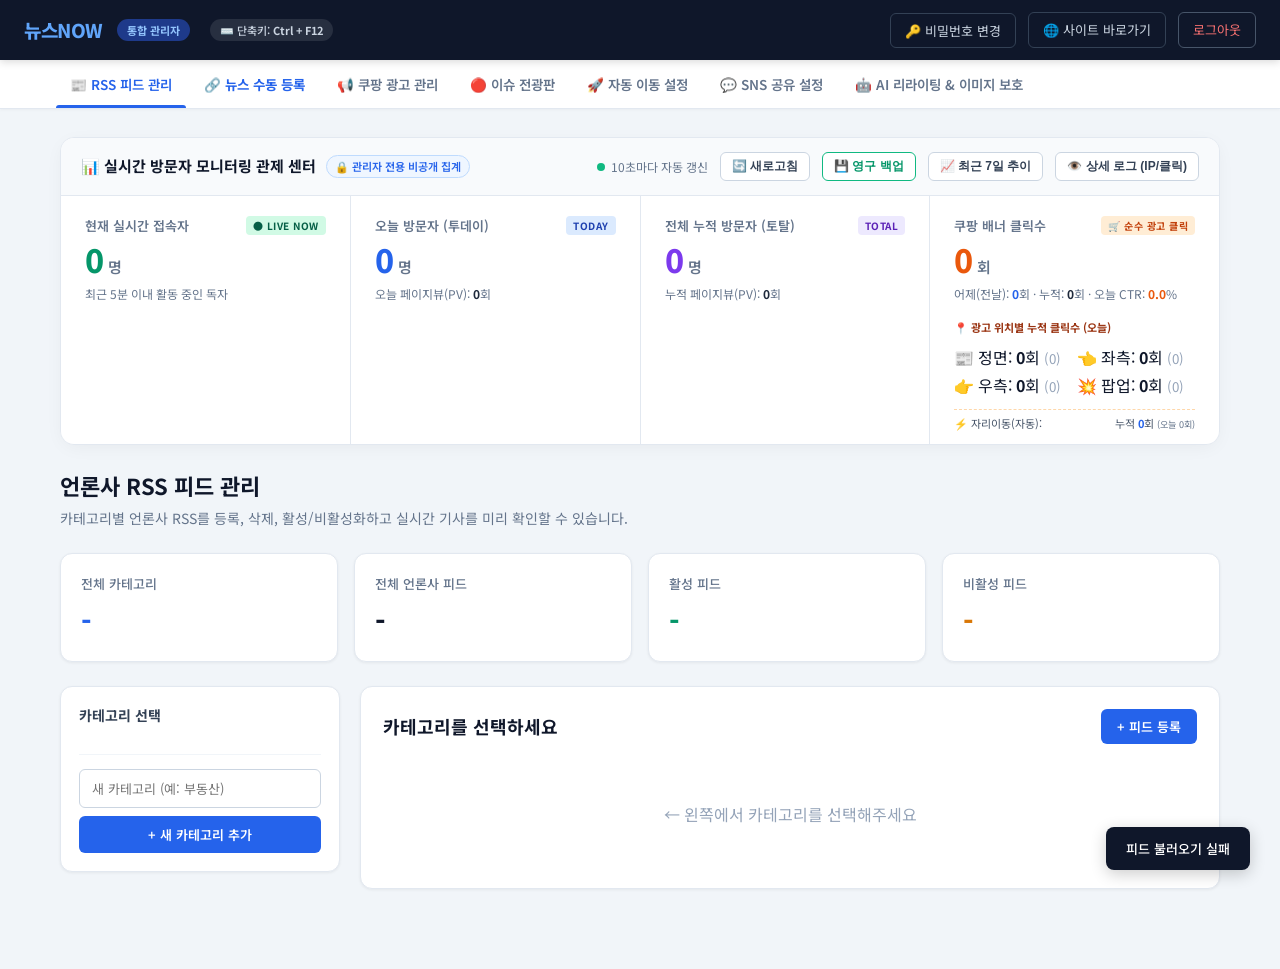
==== templates/admin_dashboard.html @ 08d19d2e "feat: prevent duplicate custom news registration and provide direct link to existing article" ====
<!DOCTYPE html>
<html lang="ko">

<head>
    <meta charset="UTF-8">
    <meta name="viewport" content="width=device-width, initial-scale=1.0">
    <title>통합 관리자 - 뉴스NOW</title>
    <link href="https://fonts.googleapis.com/css2?family=Noto+Sans+KR:wght@400;500;600;700&display=swap"
        rel="stylesheet">
    <style>
        * {
            box-sizing: border-box;
            margin: 0;
            padding: 0;
        }

        body {
            font-family: 'Noto Sans KR', sans-serif;
            background: #f1f5f9;
            color: #0f172a;
            line-height: 1.5;
        }

        /* ADMIN HEADER */
        .admin-header {
            background: #0f172a;
            padding: 0 24px;
            display: flex;
            align-items: center;
            justify-content: space-between;
            height: 60px;
            position: sticky;
            top: 0;
            z-index: 100;
            box-shadow: 0 2px 8px rgba(0, 0, 0, 0.15);
        }

        .admin-header-left {
            display: flex;
            align-items: center;
            gap: 14px;
        }

        .admin-logo {
            color: #60a5fa;
            font-size: 19px;
            font-weight: 800;
            letter-spacing: -0.5px;
        }

        .admin-badge {
            background: #1e3a8a;
            color: #93c5fd;
            font-size: 11px;
            padding: 3px 10px;
            border-radius: 20px;
            font-weight: 700;
        }

        .admin-header-right {
            display: flex;
            align-items: center;
            gap: 12px;
        }

        .admin-nav-btn {
            color: #cbd5e1;
            font-size: 13px;
            text-decoration: none;
            padding: 7px 14px;
            border-radius: 6px;
            border: 1px solid #334155;
            transition: all 0.2s;
            cursor: pointer;
            background: none;
            font-family: inherit;
            display: inline-flex;
            align-items: center;
            gap: 6px;
        }

        .admin-nav-btn:hover {
            color: #fff;
            border-color: #64748b;
            background: rgba(255, 255, 255, 0.05);
        }

        .admin-nav-btn.primary {
            background: #2563eb;
            color: #fff;
            border-color: #2563eb;
            font-weight: 600;
        }

        .admin-nav-btn.primary:hover {
            background: #1d4ed8;
        }

        .admin-nav-btn.danger {
            color: #f87171;
            border-color: #475569;
        }

        .admin-nav-btn.danger:hover {
            background: #7f1d1d;
            border-color: #991b1b;
            color: #fca5a5;
        }

        /* MAIN TAB NAVIGATION */
        .admin-tabs-bar {
            background: #ffffff;
            border-bottom: 1px solid #e2e8f0;
            position: sticky;
            top: 60px;
            z-index: 90;
            box-shadow: 0 1px 3px rgba(0, 0, 0, 0.04);
        }

        .admin-tabs-inner {
            max-width: 1200px;
            margin: 0 auto;
            padding: 0 16px;
            display: flex;
            gap: 4px;
            overflow-x: auto;
            flex-wrap: nowrap;
            scrollbar-width: none;
        }
        .admin-tabs-inner::-webkit-scrollbar {
            display: none;
        }

        .admin-tab-btn {
            padding: 14px 14px;
            border: none;
            background: none;
            font-family: inherit;
            font-size: 13.5px;
            font-weight: 600;
            color: #64748b;
            cursor: pointer;
            position: relative;
            display: inline-flex;
            align-items: center;
            gap: 6px;
            white-space: nowrap;
            flex-shrink: 0;
            transition: all 0.2s;
        }

        .admin-tab-btn:hover {
            color: #1e293b;
        }

        .admin-tab-btn.active {
            color: #2563eb;
        }

        .admin-tab-btn.active::after {
            content: '';
            position: absolute;
            bottom: 0;
            left: 0;
            right: 0;
            height: 3px;
            background: #2563eb;
            border-radius: 3px 3px 0 0;
        }

        /* LAYOUT */
        .admin-wrap {
            max-width: 1200px;
            margin: 0 auto;
            padding: 28px 20px 80px;
        }

        .tab-section {
            display: none;
        }

        .tab-section.active {
            display: block;
            animation: fadeIn 0.2s ease;
        }

        @keyframes fadeIn {
            from {
                opacity: 0;
                transform: translateY(4px);
            }

            to {
                opacity: 1;
                transform: translateY(0);
            }
        }

        .section-header {
            margin-bottom: 24px;
        }

        .page-title {
            font-size: 22px;
            font-weight: 700;
            color: #0f172a;
            margin-bottom: 6px;
        }

        .page-sub {
            font-size: 14px;
            color: #64748b;
        }

        /* STATS (RSS TAB) */
        .stat-cards {
            display: grid;
            grid-template-columns: repeat(4, 1fr);
            gap: 16px;
            margin-bottom: 24px;
        }

        .stat-card {
            background: #fff;
            border-radius: 12px;
            padding: 20px;
            box-shadow: 0 1px 3px rgba(0, 0, 0, 0.06);
            border: 1px solid #e2e8f0;
        }

        .stat-label {
            font-size: 13px;
            color: #64748b;
            margin-bottom: 6px;
            font-weight: 500;
        }

        .stat-value {
            font-size: 28px;
            font-weight: 800;
            color: #0f172a;
        }

        .stat-value.blue {
            color: #2563eb;
        }

        .stat-value.green {
            color: #059669;
        }

        .stat-value.orange {
            color: #d97706;
        }

        /* PANELS */
        .panel-grid {
            display: grid;
            grid-template-columns: 280px 1fr;
            gap: 20px;
        }

        /* CATEGORY SIDEBAR */
        .cat-panel {
            background: #fff;
            border-radius: 12px;
            padding: 18px;
            box-shadow: 0 1px 3px rgba(0, 0, 0, 0.06);
            border: 1px solid #e2e8f0;
            height: fit-content;
        }

        .cat-panel-title {
            font-size: 14px;
            font-weight: 700;
            color: #334155;
            margin-bottom: 12px;
        }

        .cat-list {
            display: flex;
            flex-direction: column;
            gap: 4px;
            margin-bottom: 16px;
        }

        .cat-btn {
            width: 100%;
            text-align: left;
            padding: 10px 14px;
            border: none;
            background: none;
            font-family: inherit;
            font-size: 14px;
            color: #334155;
            border-radius: 8px;
            cursor: pointer;
            transition: all 0.15s;
            display: flex;
            align-items: center;
            justify-content: space-between;
        }

        .cat-btn:hover {
            background: #f8fafc;
        }

        .cat-btn.active {
            background: #eff6ff;
            color: #2563eb;
            font-weight: 700;
        }

        .cat-badge {
            background: #e2e8f0;
            color: #475569;
            font-size: 11px;
            padding: 2px 8px;
            border-radius: 20px;
            font-weight: 600;
        }

        .cat-btn.active .cat-badge {
            background: #bfdbfe;
            color: #1d4ed8;
        }

        .add-cat-wrap {
            border-top: 1px solid #f1f5f9;
            padding-top: 14px;
        }

        .add-cat-input {
            width: 100%;
            padding: 9px 12px;
            border: 1px solid #cbd5e1;
            border-radius: 6px;
            font-size: 13px;
            font-family: inherit;
            margin-bottom: 8px;
        }

        .add-cat-btn {
            width: 100%;
            background: #2563eb;
            color: #fff;
            border: none;
            padding: 9px;
            border-radius: 6px;
            font-size: 13px;
            font-family: inherit;
            font-weight: 600;
            cursor: pointer;
            transition: background 0.15s;
        }

        .add-cat-btn:hover {
            background: #1d4ed8;
        }

        /* FEED PANEL */
        .feed-panel {
            background: #fff;
            border-radius: 12px;
            padding: 22px;
            box-shadow: 0 1px 3px rgba(0, 0, 0, 0.06);
            border: 1px solid #e2e8f0;
        }

        .feed-panel-header {
            display: flex;
            align-items: center;
            justify-content: space-between;
            margin-bottom: 18px;
        }

        .feed-panel-title {
            font-size: 18px;
            font-weight: 700;
            color: #0f172a;
        }

        .btn {
            padding: 8px 16px;
            border-radius: 6px;
            border: none;
            font-size: 13px;
            font-weight: 600;
            cursor: pointer;
            font-family: inherit;
            transition: all 0.15s;
            display: inline-flex;
            align-items: center;
            gap: 6px;
        }

        .btn-primary {
            background: #2563eb;
            color: #fff;
        }

        .btn-primary:hover {
            background: #1d4ed8;
        }

        .btn-save-all {
            background: #059669;
            color: #fff;
            padding: 10px 20px;
            font-size: 14px;
            border-radius: 8px;
        }

        .btn-save-all:hover {
            background: #047857;
        }

        .btn-danger {
            background: #fee2e2;
            color: #b91c1c;
        }

        .btn-danger:hover {
            background: #fecaca;
        }

        .btn-test {
            background: #f1f5f9;
            color: #334155;
            border: 1px solid #cbd5e1;
        }

        .btn-test:hover {
            background: #e2e8f0;
        }

        /* ADD FORM */
        .add-feed-form {
            background: #f8fafc;
            border: 1px solid #e2e8f0;
            border-radius: 10px;
            padding: 16px;
            margin-bottom: 20px;
            display: none;
        }

        .form-row {
            display: grid;
            grid-template-columns: 2fr 1fr 1fr;
            gap: 10px;
            margin-bottom: 10px;
        }

        .form-row-2 {
            display: flex;
            gap: 10px;
        }

        .form-row-2 input {
            flex: 1;
        }

        .form-input {
            width: 100%;
            padding: 9px 12px;
            border: 1px solid #cbd5e1;
            border-radius: 6px;
            font-size: 13px;
            font-family: inherit;
            background: #fff;
        }

        .test-result {
            font-size: 12px;
            margin-top: 8px;
        }

        .test-result.success {
            color: #059669;
        }

        .test-result.error {
            color: #dc2626;
        }

        /* FEED LIST */
        .feed-list {
            display: flex;
            flex-direction: column;
            gap: 10px;
        }

        .feed-card {
            display: flex;
            align-items: center;
            justify-content: space-between;
            padding: 14px 16px;
            border-radius: 8px;
            border: 1px solid #e2e8f0;
            background: #fff;
            transition: all 0.15s;
        }

        .feed-card:hover {
            border-color: #cbd5e1;
            box-shadow: 0 2px 6px rgba(0, 0, 0, 0.04);
        }

        .feed-card.disabled {
            opacity: 0.55;
            background: #f8fafc;
        }

        .feed-card-left {
            display: flex;
            align-items: center;
            gap: 12px;
            min-width: 0;
        }

        .feed-logo {
            font-size: 20px;
            flex-shrink: 0;
        }

        .feed-info {
            min-width: 0;
        }

        .feed-name {
            font-size: 14px;
            font-weight: 600;
            color: #0f172a;
            margin-bottom: 2px;
        }

        .feed-url {
            font-size: 12px;
            color: #64748b;
            overflow: hidden;
            text-overflow: ellipsis;
            white-space: nowrap;
            max-width: 480px;
        }

        .feed-card-right {
            display: flex;
            align-items: center;
            gap: 10px;
            flex-shrink: 0;
        }

        /* TOGGLE SWITCH */
        .switch,
        .toggle-switch {
            position: relative;
            display: inline-block;
            width: 44px;
            height: 24px;
            flex-shrink: 0;
        }

        .switch input,
        .toggle-switch input {
            opacity: 0;
            width: 0;
            height: 0;
        }

        .slider {
            position: absolute;
            cursor: pointer;
            inset: 0;
            background-color: #cbd5e1;
            transition: .2s;
            border-radius: 24px;
        }

        .slider:before {
            position: absolute;
            content: "";
            height: 18px;
            width: 18px;
            left: 3px;
            bottom: 3px;
            background-color: white;
            transition: .2s;
            border-radius: 50%;
        }

        input:checked+.slider {
            background-color: #2563eb;
        }

        input:checked+.slider:before {
            transform: translateX(20px);
        }

        .btn-del {
            background: none;
            border: none;
            color: #94a3b8;
            font-size: 16px;
            cursor: pointer;
            padding: 4px 8px;
            border-radius: 4px;
            transition: all 0.15s;
        }

        .btn-del:hover {
            background: #fee2e2;
            color: #dc2626;
        }

        /* ==================== 광고 관리 탭 UI ==================== */
        .ad-grid {
            display: grid;
            grid-template-columns: repeat(2, 1fr);
            gap: 20px;
            margin-bottom: 28px;
        }

        .ad-card {
            background: #fff;
            border-radius: 12px;
            border: 1px solid #e2e8f0;
            padding: 22px;
            box-shadow: 0 1px 3px rgba(0, 0, 0, 0.06);
            display: flex;
            flex-direction: column;
            gap: 16px;
        }

        .ad-card-header {
            display: flex;
            align-items: center;
            justify-content: space-between;
            border-bottom: 1px solid #f1f5f9;
            padding-bottom: 14px;
        }

        .ad-card-title {
            font-size: 16px;
            font-weight: 700;
            color: #0f172a;
            display: flex;
            align-items: center;
            gap: 8px;
        }

        .ad-status-badge {
            font-size: 11px;
            padding: 2px 8px;
            border-radius: 12px;
            font-weight: 600;
        }

        .ad-status-badge.active {
            background: #dcfce7;
            color: #166534;
        }

        .ad-status-badge.inactive {
            background: #f1f5f9;
            color: #64748b;
        }

        .form-group {
            display: flex;
            flex-direction: column;
            gap: 6px;
        }

        .form-label {
            font-size: 13px;
            font-weight: 600;
            color: #334155;
        }

        .form-hint {
            font-size: 11px;
            color: #64748b;
        }

        .form-row-multi {
            display: grid;
            grid-template-columns: 1fr 1fr;
            gap: 12px;
        }

        .mode-selector {
            display: flex;
            background: #f1f5f9;
            padding: 3px;
            border-radius: 8px;
            gap: 4px;
        }

        .mode-btn {
            flex: 1;
            padding: 7px;
            border: none;
            background: none;
            font-size: 12px;
            font-weight: 600;
            color: #64748b;
            border-radius: 6px;
            cursor: pointer;
            transition: all 0.15s;
        }

        .mode-btn.active {
            background: #fff;
            color: #2563eb;
            box-shadow: 0 1px 3px rgba(0, 0, 0, 0.08);
        }

        .code-textarea {
            width: 100%;
            height: 110px;
            padding: 10px;
            font-family: monospace;
            font-size: 12px;
            border: 1px solid #cbd5e1;
            border-radius: 6px;
            resize: vertical;
            background: #fafafa;
        }

        /* ==================== 전광판 관리 탭 UI ==================== */
        .ticker-config-card {
            background: #fff;
            border-radius: 12px;
            border: 1px solid #e2e8f0;
            padding: 24px;
            box-shadow: 0 1px 3px rgba(0, 0, 0, 0.06);
            margin-bottom: 24px;
        }

        .ticker-items-list {
            display: flex;
            flex-direction: column;
            gap: 10px;
            margin-top: 14px;
        }

        .ticker-item-row {
            display: flex;
            align-items: center;
            gap: 10px;
            background: #f8fafc;
            padding: 10px 14px;
            border-radius: 8px;
            border: 1px solid #e2e8f0;
        }

        .ticker-item-num {
            font-size: 13px;
            font-weight: 700;
            color: #64748b;
            width: 24px;
        }

        .ticker-item-input {
            flex: 1;
            min-width: 250px;
            padding: 8px 12px;
            border: 1px solid #cbd5e1;
            border-radius: 6px;
            font-size: 13px;
            font-family: inherit;
            background: #fff;
        }

        .ticker-item-link-input {
            width: 280px;
            padding: 8px 12px;
            border: 1px solid #cbd5e1;
            border-radius: 6px;
            font-size: 13px;
            font-family: inherit;
            background: #fff;
            color: #1e40af;
        }

        .save-bar-bottom {
            position: sticky;
            bottom: 20px;
            z-index: 80;
            background: #0f172a;
            padding: 14px 24px;
            border-radius: 12px;
            box-shadow: 0 10px 30px rgba(0, 0, 0, 0.25);
            display: flex;
            align-items: center;
            justify-content: space-between;
            color: #fff;
            margin-top: 24px;
        }

        /* TOAST */
        .toast {
            position: fixed;
            bottom: 30px;
            right: 30px;
            background: #0f172a;
            color: #fff;
            padding: 12px 20px;
            border-radius: 8px;
            font-size: 13px;
            font-weight: 500;
            box-shadow: 0 4px 16px rgba(0, 0, 0, 0.2);
            opacity: 0;
            transform: translateY(10px);
            transition: all 0.25s;
            pointer-events: none;
            z-index: 9999;
        }

        .toast.show {
            opacity: 1;
            transform: translateY(0);
        }

        /* 카카오톡 공유 미리보기 시뮬레이터 */
        .kakao-simulator-bg {
            background-color: #bac9d6;
            padding: 24px;
            border-radius: 12px;
            display: flex;
            justify-content: center;
            box-shadow: inset 0 2px 6px rgba(0, 0, 0, 0.06);
        }

        .kakao-bubble {
            background: #fff;
            border-radius: 14px;
            width: 100%;
            max-width: 360px;
            overflow: hidden;
            box-shadow: 0 2px 8px rgba(0, 0, 0, 0.12);
            border: 1px solid #d1d9e0;
            display: flex;
            flex-direction: column;
        }

        .kakao-img-wrap {
            width: 100%;
            aspect-ratio: 16/9;
            background: #0f172a;
            overflow: hidden;
            display: flex;
            align-items: center;
            justify-content: center;
        }

        .kakao-img {
            width: 100%;
            height: 100%;
            object-fit: cover;
            display: block;
        }

        .kakao-body {
            padding: 12px 14px 14px;
            display: flex;
            flex-direction: column;
            gap: 6px;
        }

        .kakao-title {
            font-size: 15px;
            font-weight: 700;
            color: #111;
            line-height: 1.35;
            display: -webkit-box;
            -webkit-line-clamp: 2;
            -webkit-box-orient: vertical;
            overflow: hidden;
        }

        .kakao-desc {
            font-size: 12px;
            color: #777;
            line-height: 1.4;
            display: -webkit-box;
            -webkit-line-clamp: 2;
            -webkit-box-orient: vertical;
            overflow: hidden;
        }

        .kakao-host {
            font-size: 11px;
            color: #2563eb;
            text-decoration: underline;
            margin-top: 4px;
            display: flex;
            align-items: center;
            gap: 4px;
        }

        /* ==================== 실시간 방문자 관제 센터 UI ==================== */
        .visitor-monitor-container {
            background: #ffffff;
            border-radius: 14px;
            border: 1px solid #e2e8f0;
            box-shadow: 0 4px 20px -4px rgba(0, 0, 0, 0.06);
            margin-bottom: 24px;
            overflow: hidden;
            transition: all 0.2s ease;
        }

        .vm-header {
            display: flex;
            align-items: center;
            justify-content: space-between;
            padding: 14px 20px;
            background: #f8fafc;
            border-bottom: 1px solid #e2e8f0;
            flex-wrap: wrap;
            gap: 10px;
        }

        .vm-header-left {
            display: flex;
            align-items: center;
            gap: 10px;
        }

        .vm-title {
            font-size: 15px;
            font-weight: 700;
            color: #0f172a;
            display: flex;
            align-items: center;
            gap: 6px;
        }

        .vm-badge-secret {
            font-size: 11px;
            background: #eff6ff;
            color: #2563eb;
            padding: 2px 8px;
            border-radius: 20px;
            font-weight: 600;
            border: 1px solid #bfdbfe;
        }

        .vm-header-right {
            display: flex;
            align-items: center;
            gap: 12px;
            font-size: 12px;
            color: #64748b;
        }

        .vm-live-pulse-dot {
            width: 8px;
            height: 8px;
            background-color: #10b981;
            border-radius: 50%;
            display: inline-block;
            box-shadow: 0 0 0 rgba(16, 185, 129, 0.7);
            animation: vmPulse 1.8s infinite;
        }

        @keyframes vmPulse {
            0% {
                transform: scale(0.95);
                box-shadow: 0 0 0 0 rgba(16, 185, 129, 0.7);
            }

            70% {
                transform: scale(1);
                box-shadow: 0 0 0 8px rgba(16, 185, 129, 0);
            }

            100% {
                transform: scale(0.95);
                box-shadow: 0 0 0 0 rgba(16, 185, 129, 0);
            }
        }

        .vm-btn-refresh {
            background: #fff;
            border: 1px solid #cbd5e1;
            border-radius: 6px;
            padding: 5px 11px;
            font-size: 12px;
            font-weight: 600;
            color: #334155;
            cursor: pointer;
            display: flex;
            align-items: center;
            gap: 5px;
            transition: all 0.15s;
        }

        .vm-btn-refresh:hover {
            background: #f1f5f9;
            border-color: #94a3b8;
            color: #0f172a;
        }

        .vm-grid {
            display: grid;
            grid-template-columns: repeat(4, 1fr);
            gap: 1px;
            background: #e2e8f0;
        }

        @media (max-width: 1100px) {
            .vm-grid {
                grid-template-columns: repeat(2, 1fr);
            }
        }

        @media (max-width: 640px) {
            .vm-grid {
                grid-template-columns: 1fr;
            }
        }

        .vm-card {
            background: #fff;
            padding: 20px 24px;
            display: flex;
            flex-direction: column;
            gap: 6px;
            position: relative;
        }

        .vm-card-top {
            display: flex;
            align-items: center;
            justify-content: space-between;
        }

        .vm-card-label {
            font-size: 13px;
            font-weight: 600;
            color: #64748b;
        }

        .vm-card-tag {
            font-size: 10px;
            font-weight: 700;
            padding: 2px 7px;
            border-radius: 4px;
            letter-spacing: 0.5px;
        }

        .vm-card-tag.green {
            background: #d1fae5;
            color: #065f46;
        }

        .vm-card-tag.blue {
            background: #dbeafe;
            color: #1e40af;
        }

        .vm-card-tag.purple {
            background: #ede9fe;
            color: #5b21b6;
        }

        .vm-card-tag.orange {
            background: #ffedd5;
            color: #c2410c;
        }

        .vm-card-value {
            font-size: 32px;
            font-weight: 800;
            line-height: 1.1;
            display: flex;
            align-items: baseline;
            gap: 4px;
        }

        .vm-card-value.green {
            color: #059669;
        }

        .vm-card-value.blue {
            color: #2563eb;
        }

        .vm-card-value.purple {
            color: #7c3aed;
        }

        .vm-card-value.orange {
            color: #ea580c;
        }

        .vm-unit {
            font-size: 15px;
            font-weight: 600;
            color: #64748b;
        }

        .vm-card-sub {
            font-size: 12px;
            color: #64748b;
            margin-top: 2px;
        }

        .vm-history-wrap {
            padding: 16px 20px;
            border-top: 1px solid #e2e8f0;
            background: #fafafa;
            display: none;
        }

        .vm-history-table {
            width: 100%;
            border-collapse: collapse;
            font-size: 13px;
        }

        .vm-history-table th {
            text-align: left;
            padding: 8px 12px;
            color: #64748b;
            font-weight: 600;
            border-bottom: 1px solid #e2e8f0;
        }

        .vm-history-table td {
            padding: 8px 12px;
            color: #1e293b;
            border-bottom: 1px solid #f1f5f9;
        }

        /* 방문자 IP 상세 관제 테이블 */
        .vm-ips-wrap {
            padding: 16px 20px;
            border-top: 1px solid #e2e8f0;
            background: #ffffff;
        }

        .vm-ips-header {
            display: flex;
            align-items: center;
            justify-content: space-between;
            margin-bottom: 12px;
            flex-wrap: wrap;
            gap: 8px;
        }

        .vm-ips-title {
            font-size: 14px;
            font-weight: 700;
            color: #1e293b;
            display: flex;
            align-items: center;
            gap: 8px;
        }

        .vm-ips-table-container {
            overflow-x: auto;
            max-height: 380px;
            overflow-y: auto;
            border: 1px solid #e2e8f0;
            border-radius: 8px;
            background: #fff;
        }

        .vm-ips-table {
            width: 100%;
            border-collapse: collapse;
            font-size: 13px;
            text-align: left;
        }

        .vm-ips-table thead th {
            position: sticky;
            top: 0;
            background: #f8fafc;
            color: #475569;
            font-weight: 700;
            padding: 11px 14px;
            border-bottom: 1px solid #cbd5e1;
            white-space: nowrap;
            z-index: 2;
        }

        .vm-ips-table tbody td {
            padding: 11px 14px;
            border-bottom: 1px solid #f1f5f9;
            color: #334155;
            vertical-align: middle;
        }

        .vm-ips-table tbody tr:hover {
            background: #f8fafc;
        }

        .badge-live-user {
            display: inline-flex;
            align-items: center;
            gap: 5px;
            background: #ecfdf5;
            color: #065f46;
            border: 1px solid #a7f3d0;
            padding: 3px 9px;
            border-radius: 12px;
            font-size: 11px;
            font-weight: 700;
        }

        .badge-idle-user {
            display: inline-flex;
            align-items: center;
            gap: 5px;
            background: #f1f5f9;
            color: #64748b;
            border: 1px solid #cbd5e1;
            padding: 3px 9px;
            border-radius: 12px;
            font-size: 11px;
            font-weight: 600;
        }

        .badge-visit-count {
            display: inline-block;
            background: #eff6ff;
            color: #1d4ed8;
            border: 1px solid #bfdbfe;
            padding: 2px 8px;
            border-radius: 10px;
            font-size: 12px;
            font-weight: 700;
        }

        .badge-device {
            display: inline-flex;
            align-items: center;
            gap: 4px;
            font-size: 12px;
            font-weight: 600;
            color: #475569;
        }

        .ip-text {
            font-family: 'SFMono-Regular', Consolas, 'Liberation Mono', Menlo, monospace;
            font-weight: 700;
            color: #0f172a;
            font-size: 13px;
        }

        .page-text {
            max-width: 320px;
            white-space: nowrap;
            overflow: hidden;
            text-overflow: ellipsis;
            display: inline-block;
            color: #2563eb;
            font-weight: 500;
            text-decoration: none;
        }

        @media (max-width: 900px) {
            .ad-grid {
                grid-template-columns: 1fr;
            }

            .panel-grid {
                grid-template-columns: 1fr;
            }

            .stat-cards {
                grid-template-columns: repeat(2, 1fr);
            }
        }
    </style>
</head>

<body>

    <!-- 상단 헤더 -->
    <header class="admin-header">
        <div class="admin-header-left">
            <span class="admin-logo">뉴스NOW</span>
            <span class="admin-badge">통합 관리자</span>
            <span
                style="background:rgba(255,255,255,0.1); color:#cbd5e1; font-size:11px; padding:3px 10px; border-radius:12px; margin-left:6px; font-weight:500;">
                ⌨️ 단축키: <strong>Ctrl + F12</strong>
            </span>
        </div>
        <div class="admin-header-right">
            <button type="button" class="admin-nav-btn" onclick="openPasswordModal()" title="나만의 비밀번호로 변경">🔑 비밀번호
                변경</button>
            <a href="/" class="admin-nav-btn" target="_blank">🌐 사이트 바로가기</a>
            <a href="/admin/logout" class="admin-nav-btn danger">로그아웃</a>
        </div>
    </header>

    <!-- 관리자 비밀번호 변경 모달 -->
    <div id="passwordModal"
        style="display:none; position:fixed; top:0; left:0; right:0; bottom:0; background:rgba(0,0,0,0.6); z-index:9999; align-items:center; justify-content:center; backdrop-filter:blur(3px);">
        <div
            style="background:#fff; border-radius:12px; padding:28px 24px; width:380px; max-width:92%; box-shadow:0 20px 50px rgba(0,0,0,0.35); border:1px solid #e2e8f0;">
            <div style="display:flex; align-items:center; justify-content:space-between; margin-bottom:18px;">
                <h3
                    style="font-size:17px; font-weight:700; color:#0f172a; margin:0; display:flex; align-items:center; gap:8px;">
                    <span>🔑</span> <span>관리자 비밀번호 변경</span>
                </h3>
                <button type="button" onclick="closePasswordModal()"
                    style="background:none; border:none; font-size:20px; cursor:pointer; color:#94a3b8;">✕</button>
            </div>
            <div class="form-group" style="margin-bottom:14px;">
                <label class="form-label" style="font-size:13px;">현재 비밀번호</label>
                <input type="password" id="pwCurrent" class="form-input" placeholder="현재 비밀번호 (기본: admin1234)">
            </div>
            <div class="form-group" style="margin-bottom:14px;">
                <label class="form-label" style="font-size:13px;">새 비밀번호 (4자 이상)</label>
                <input type="password" id="pwNew" class="form-input" placeholder="새로 설정할 비밀번호">
            </div>
            <div class="form-group" style="margin-bottom:20px;">
                <label class="form-label" style="font-size:13px;">새 비밀번호 확인</label>
                <input type="password" id="pwConfirm" class="form-input" placeholder="새 비밀번호 다시 입력">
            </div>
            <div style="display:flex; gap:8px;">
                <button type="button" onclick="closePasswordModal()" class="btn"
                    style="flex:1; background:#f1f5f9; color:#475569; border:none; padding:10px; border-radius:6px; cursor:pointer;">취소</button>
                <button type="button" onclick="submitChangePassword()" class="btn primary"
                    style="flex:1; padding:10px; border-radius:6px; font-weight:700;">변경 저장</button>
            </div>
        </div>
    </div>

    <!-- 7개 메인 탭 네비게이션 (1줄 고정) -->
    <nav class="admin-tabs-bar">
        <div class="admin-tabs-inner">
            <button class="admin-tab-btn active" onclick="switchAdminTab('feedTab', this)">
                📰 RSS 피드 관리
            </button>
            <button class="admin-tab-btn" onclick="switchAdminTab('customNewsTab', this)" style="color:#2563eb; font-weight:700;">
                🔗 뉴스 수동 등록
            </button>
            <button class="admin-tab-btn" onclick="switchAdminTab('adsTab', this)">
                📢 쿠팡 광고 관리
            </button>
            <button class="admin-tab-btn" onclick="switchAdminTab('tickerTab', this)">
                🔴 이슈 전광판
            </button>
            <button class="admin-tab-btn" onclick="switchAdminTab('redirectTab', this)">
                🚀 자동 이동 설정
            </button>
            <button class="admin-tab-btn" onclick="switchAdminTab('shareTab', this)">
                💬 SNS 공유 설정
            </button>
            <button class="admin-tab-btn" onclick="switchAdminTab('aiTab', this)">
                🤖 AI 리라이팅 & 이미지 보호
            </button>
        </div>
    </nav>

    <div class="admin-wrap">

        <!-- ========================================================================= -->
        <!-- [공통 상단] 실시간 방문자 관제 센터 (오직 관리자 모드에서만 조회 가능) -->
        <!-- ========================================================================= -->
        <div class="visitor-monitor-container" id="visitorMonitor">
            <div class="vm-header">
                <div class="vm-header-left">
                    <span class="vm-title">📊 실시간 방문자 모니터링 관제 센터</span>
                    <span class="vm-badge-secret">🔒 관리자 전용 비공개 집계</span>
                </div>
                <div class="vm-header-right">
                    <span style="display:flex; align-items:center; gap:6px;">
                        <span class="vm-live-pulse-dot"></span>
                        <span id="vmAutoRefreshNotice">10초마다 자동 갱신</span>
                    </span>
                    <button type="button" class="vm-btn-refresh" onclick="fetchVisitorStats(true)"
                        title="지금 바로 통계 새로고침">
                        🔄 새로고침
                    </button>
                    <button type="button" class="vm-btn-refresh" id="btnSyncStats" onclick="syncVisitorStatsNow()"
                        title="누적 방문자 통계를 GitHub에 즉시 영구 저장(백업)합니다." style="border-color:#10b981; color:#059669; font-weight:600;">
                        💾 영구 백업
                    </button>
                    <button type="button" class="vm-btn-refresh" onclick="toggleHistoryTable()" title="최근 7일 방문자 통계 보기">
                        📈 최근 7일 추이
                    </button>
                    <button type="button" class="vm-btn-refresh" onclick="toggleDetailedLogs()" title="실시간 IP 및 광고 클릭 상세 관제 테이블 보기">
                        👁️ 상세 로그 (IP/클릭)
                    </button>
                </div>
            </div>

            <div class="vm-grid">
                <!-- 1. 현재 실시간 접속자 -->
                <div class="vm-card">
                    <div class="vm-card-top">
                        <span class="vm-card-label">현재 실시간 접속자</span>
                        <span class="vm-card-tag green">● LIVE NOW</span>
                    </div>
                    <div class="vm-card-value green">
                        <span id="valRealtime">0</span>
                        <span class="vm-unit">명</span>
                    </div>
                    <div class="vm-card-sub">최근 5분 이내 활동 중인 독자</div>
                </div>

                <!-- 2. 오늘 방문자 (투데이) -->
                <div class="vm-card">
                    <div class="vm-card-top">
                        <span class="vm-card-label">오늘 방문자 (투데이)</span>
                        <span class="vm-card-tag blue">TODAY</span>
                    </div>
                    <div class="vm-card-value blue">
                        <span id="valTodayUv">0</span>
                        <span class="vm-unit">명</span>
                    </div>
                    <div class="vm-card-sub">
                        오늘 페이지뷰(PV): <strong id="valTodayPv" style="color:#1e293b;">0</strong>회
                    </div>
                </div>

                <!-- 3. 전체 누적 방문자 (토탈) -->
                <div class="vm-card">
                    <div class="vm-card-top">
                        <span class="vm-card-label">전체 누적 방문자 (토탈)</span>
                        <span class="vm-card-tag purple">TOTAL</span>
                    </div>
                    <div class="vm-card-value purple">
                        <span id="valTotalUv">0</span>
                        <span class="vm-unit">명</span>
                    </div>
                    <div class="vm-card-sub">
                        누적 페이지뷰(PV): <strong id="valTotalPv" style="color:#1e293b;">0</strong>회
                    </div>
                </div>

                <!-- 4. 순수 쿠팡 광고 배너 클릭수 (자리이동 제외!) -->
                <div class="vm-card" style="padding-bottom: 12px;">
                    <div class="vm-card-top">
                        <span class="vm-card-label">쿠팡 배너 클릭수</span>
                        <span class="vm-card-tag orange">🛒 순수 광고 클릭</span>
                    </div>
                    <div class="vm-card-value orange">
                        <span id="valAdToday">0</span>
                        <span class="vm-unit">회</span>
                    </div>
                    <div class="vm-card-sub" style="margin-bottom: 6px;">
                        어제(전날): <strong id="valAdYesterday" style="color:#2563eb;">0</strong>회 · 누적: <strong id="valAdTotal" style="color:#1e293b;">0</strong>회 · 오늘 CTR: <strong id="valAdCtr" style="color:#ea580c;">0.0</strong>%
                    </div>
                    
                    <!-- 위치별 누적 & 오늘 클릭수 (정면/좌측/우측/팝업 비교) -->
                    <div style="font-size: 11px; font-weight: 700; color: #9a3412; margin-top: 4px; margin-bottom: 4px;">
                        📍 광고 위치별 누적 클릭수 (오늘)
                    </div>
                    <div style="display: grid; grid-template-columns: 1fr 1fr; gap: 4px;">
                        <span class="ad-pos-pill" id="pillCenter" title="정면 본문 가로 배너 클릭수">
                            📰 정면: <strong id="valTotalCenter">0</strong>회 <small style="color:#94a3b8;">(<span id="valTodayCenter">0</span>)</small>
                        </span>
                        <span class="ad-pos-pill" id="pillLeft" title="좌측 날개 배너 클릭수">
                            👈 좌측: <strong id="valTotalLeft">0</strong>회 <small style="color:#94a3b8;">(<span id="valTodayLeft">0</span>)</small>
                        </span>
                        <span class="ad-pos-pill" id="pillRight" title="우측 날개 배너 클릭수">
                            👉 우측: <strong id="valTotalRight">0</strong>회 <small style="color:#94a3b8;">(<span id="valTodayRight">0</span>)</small>
                        </span>
                        <span class="ad-pos-pill" id="pillPopup" title="중앙 팝업 배너 클릭수">
                            💥 팝업: <strong id="valTotalPopup">0</strong>회 <small style="color:#94a3b8;">(<span id="valTodayPopup">0</span>)</small>
                        </span>
                    </div>

                    <!-- 자리이동 (자동 리다이렉트) 별도 분리 표기 (광고 클릭에 미포함!) -->
                    <div style="margin-top: 6px; padding-top: 5px; border-top: 1px dashed #fed7aa; font-size: 11px; color: #475569; display: flex; align-items: center; justify-content: space-between;">
                        <span>⚡ 자리이동(자동):</span>
                        <span>누적 <strong id="valRedirectTotal" style="color:#2563eb;">0</strong>회 <small style="color:#64748b;">(오늘 <span id="valRedirectToday">0</span>회)</small></span>
                    </div>
                </div>
            </div>

            <!-- 최근 7일 일별 방문자 & 쿠팡 배너 클릭 현황 미니 테이블 (토글) -->
            <div class="vm-history-wrap" id="vmHistoryWrap">
                <div style="font-size:13px; font-weight:700; color:#334155; margin-bottom:10px;">
                    📅 최근 일별 방문자 & 쿠팡 배너 클릭 현황 (최근 7일)
                </div>
                <table class="vm-history-table">
                    <thead>
                        <tr>
                            <th>날짜</th>
                            <th>순방문자 (UV)</th>
                            <th>페이지뷰 (PV)</th>
                            <th>쿠팡 배너 클릭 (전날/일별 기록)</th>
                        </tr>
                    </thead>
                    <tbody id="vmHistoryTbody">
                        <tr>
                            <td colspan="4" style="text-align:center; color:#94a3b8;">통계 데이터를 불러오는 중...</td>
                        </tr>
                    </tbody>
                </table>
            </div>

            <!-- 실시간 접속자 및 쿠팡 광고 클릭 상세 관제 테이블 (기본 접힘) -->
            <div id="vmDetailedLogsWrap" style="display: none; margin-top: 14px;">
                <!-- 실시간 접속자 및 방문자 IP 상세 관제 테이블 -->
                <div class="vm-ips-wrap" id="vmIpsWrap">
                    <div class="vm-ips-header">
                        <div class="vm-ips-title">
                            <span>👥</span>
                            <span>실시간 접속자 & 방문자 IP 상세 관제</span>
                            <span id="vmIpsCountBadge"
                                style="background:#e0e7ff; color:#3730a3; font-size:11px; padding:2px 8px; border-radius:10px; font-weight:700;">0명
                                추적 중</span>
                        </div>
                        <div style="font-size:12px; color:#64748b;">
                            🟢 최근 5분 이내 활동 독자는 <strong>실시간 활동</strong> 뱃지 표시
                        </div>
                    </div>
                    <div class="vm-ips-table-container">
                        <table class="vm-ips-table">
                            <thead>
                                <tr>
                                    <th style="width: 120px;">접속 상태</th>
                                    <th style="width: 150px;">방문자 IP</th>
                                    <th style="width: 100px;">기기</th>
                                    <th style="width: 110px;">오늘 방문수</th>
                                    <th style="width: 100px;">최초 접속</th>
                                    <th style="width: 100px;">최근 활동</th>
                                    <th>현재/최근 조회 페이지</th>
                                </tr>
                            </thead>
                            <tbody id="vmIpsTbody">
                                <tr>
                                    <td colspan="7" style="text-align:center; color:#94a3b8; padding:20px;">방문자 IP 데이터를 불러오는
                                        중...</td>
                                </tr>
                            </tbody>
                        </table>
                    </div>
                </div>

                <!-- 실시간 쿠팡 광고 & 링크 클릭 상세 관제 테이블 -->
                <div class="vm-ips-wrap" id="vmAdClicksWrap" style="border-top: 1px dashed #fed7aa; background: #fffaf5;">
                    <div class="vm-ips-header">
                        <div class="vm-ips-title" style="color: #9a3412;">
                            <span>🛒</span>
                            <span>실시간 쿠팡 배너 클릭 & 자리이동 모니터링</span>
                            <span id="vmAdClickTotalBadge"
                                style="background:#ffedd5; color:#c2410c; font-size:11px; padding:2px 8px; border-radius:10px; font-weight:700;">순수 배너 0회</span>
                        </div>
                        <div style="display:flex; align-items:center; gap:6px; flex-wrap:wrap; font-size:12px;">
                            <span
                                style="background:#fff; border:1px solid #fed7aa; padding:3px 8px; border-radius:6px; color:#7c2d12;">📰 정면:
                                누적 <strong id="valClickCenter">0</strong>회</span>
                            <span
                                style="background:#fff; border:1px solid #fed7aa; padding:3px 8px; border-radius:6px; color:#7c2d12;">👈 좌측:
                                누적 <strong id="valClickLeft">0</strong>회</span>
                            <span
                                style="background:#fff; border:1px solid #fed7aa; padding:3px 8px; border-radius:6px; color:#7c2d12;">👉 우측:
                                누적 <strong id="valClickRight">0</strong>회</span>
                            <span
                                style="background:#fff; border:1px solid #fed7aa; padding:3px 8px; border-radius:6px; color:#7c2d12;">💥 팝업:
                                누적 <strong id="valClickPopup">0</strong>회</span>
                            <span
                                style="background:#f0fdf4; border:1px solid #86efac; padding:3px 8px; border-radius:6px; color:#166534;">⚡ 자리이동(별도):
                                누적 <strong id="valClickOther">0</strong>회</span>
                        </div>
                    </div>
                    <div class="vm-ips-table-container">
                        <table class="vm-ips-table">
                            <thead>
                                <tr>
                                    <th style="width: 100px;">클릭 시간</th>
                                    <th style="width: 140px;">방문자 IP</th>
                                    <th style="width: 100px;">기기</th>
                                    <th style="width: 160px;">클릭된 광고 위치</th>
                                    <th>클릭 발생 페이지</th>
                                </tr>
                            </thead>
                            <tbody id="vmAdClicksTbody">
                                <tr>
                                    <td colspan="5" style="text-align:center; color:#94a3b8; padding:20px;">아직 쿠팡 광고 클릭 기록이
                                        없습니다. 독자가 배너나 링크를 클릭하면 실시간으로 IP와 위치가 기록됩니다.</td>
                                </tr>
                            </tbody>
                        </table>
                    </div>
                </div>
            </div>
        </div>

        <!-- ========================================================================= -->
        <!-- 0. 원하는 뉴스 수동 즉시 등록 (AI 자동 변환) 탭 -->
        <!-- ========================================================================= -->
        <section id="customNewsTab" class="tab-section">
            <div class="section-header">
                <h1 class="page-title">🔗 원하는 뉴스 수동 즉시 등록 (AI 자동 변환)</h1>
                <p class="page-sub">외부 언론사나 포털(네이버, 다음 등)의 뉴스 링크를 입력하면, AI가 저작권 안심 정통 기사로 즉시 재구성하여 홈페이지 최상단에 등록합니다.</p>
            </div>

            <div class="admin-card" style="margin-bottom: 24px;">
                <div class="card-title">
                    <span>⚡</span>
                    <span>새 뉴스 기사 링크 입력 & AI 자동 등록</span>
                </div>
                
                <div style="background:#f8fafc; border:1px solid #e2e8f0; border-radius:10px; padding:20px; margin-bottom:20px;">
                    <div style="margin-bottom: 16px;">
                        <label style="display:block; font-size:14px; font-weight:700; color:#1e293b; margin-bottom:6px;">
                            📰 기사 원문 링크 (URL) <span style="color:#ef4444;">*</span>
                        </label>
                        <input type="url" id="inputCustomNewsUrl" class="form-input" 
                            placeholder="예: https://n.news.naver.com/article/001/0014567890 또는 언론사 기사 링크 붙여넣기"
                            style="font-size:14px; padding:12px 14px; width:100%; border-radius:8px; border:1.5px solid #cbd5e1;">
                    </div>

                    <div style="display:grid; grid-template-columns: 1fr 200px; gap:16px; align-items:flex-end;">
                        <div>
                            <label style="display:block; font-size:14px; font-weight:700; color:#1e293b; margin-bottom:6px;">
                                📂 등록할 카테고리 선택
                            </label>
                            <select id="selectCustomNewsCat" class="form-input" style="font-size:14px; padding:12px 14px; width:100%; border-radius:8px; border:1.5px solid #cbd5e1; background:#fff;">
                                <option value="auto">🎯 자동 감지 (기사 내용 분석 후 최적 배치)</option>
                                <option value="경제">💹 경제</option>
                                <option value="부동산">🏢 부동산</option>
                                <option value="증권">📈 증권</option>
                                <option value="정치">🏛️ 정치</option>
                                <option value="사회">👥 사회</option>
                                <option value="IT/과학">💻 IT/과학</option>
                                <option value="연예">🎬 연예</option>
                                <option value="스포츠">⚽ 스포츠</option>
                                <option value="전체">🌐 전체</option>
                            </select>
                        </div>

                        <div>
                            <button type="button" id="btnSubmitCustomNews" onclick="submitCustomNews()" class="btn btn-primary"
                                style="width:100%; height:46px; font-size:15px; font-weight:700; background:linear-gradient(135deg, #2563eb, #1d4ed8); border-radius:8px; display:flex; align-items:center; justify-content:center; gap:8px; box-shadow:0 4px 12px rgba(37,99,235,0.25);">
                                <span>⚡ AI 즉시 변환 등록</span>
                            </button>
                        </div>
                    </div>

                    <div id="customNewsStatus" style="display:none; margin-top:16px; padding:12px 16px; border-radius:8px; font-size:13px; font-weight:600;">
                    </div>
                </div>

                <!-- 안내 팁 박스 -->
                <div style="background:#eff6ff; border:1px solid #bfdbfe; border-radius:8px; padding:14px 16px; font-size:13px; color:#1e40af; line-height:1.6;">
                    <strong>💡 수동 등록 시 자동 적용되는 혜택:</strong><br>
                    • <strong>저작권 안심 AI 리라이팅</strong>: 독창적 헤드라인 + 3줄 핵심 요약 + 4~5문단 정통 기사가 자동 생성됩니다.<br>
                    • <strong>네이버 공식 브릿지 자동 우회</strong>: 등록된 기사 본문의 [링크 복사] 버튼을 누르면 자동으로 네이버 공식 브릿지 링크로 복사되어 카톡 공유 시 안전하게 홍보할 수 있습니다.<br>
                    • <strong>최상단 즉각 노출</strong>: 등록 즉시 해당 카테고리와 메인 홈의 1등 자리(최상단)에 배치됩니다.
                </div>
            </div>

            <!-- 등록 결과 미리보기 카드 (성공 시 노출) -->
            <div id="customNewsResultCard" class="admin-card" style="display:none; border:2px solid #10b981; background:#f0fdf4;">
                <div class="card-title" style="color:#065f46;">
                    <span>✅</span>
                    <span>방금 성공적으로 등록된 뉴스 미리보기</span>
                </div>
                <div style="display:flex; gap:20px; align-items:flex-start; margin-top:12px;">
                    <img id="cnResultImg" src="" alt="뉴스 썸네일" style="width:140px; height:95px; object-fit:cover; border-radius:8px; border:1px solid #e2e8f0; background:#e2e8f0;">
                    <div style="flex:1;">
                        <div style="display:flex; align-items:center; gap:8px; margin-bottom:6px;">
                            <span id="cnResultCat" style="background:#059669; color:#fff; font-size:11px; font-weight:700; padding:2px 8px; border-radius:4px;">카테고리</span>
                            <span id="cnResultSource" style="color:#64748b; font-size:12px;">언론사</span>
                            <span id="cnResultDate" style="color:#94a3b8; font-size:12px;">시간</span>
                        </div>
                        <h3 id="cnResultTitle" style="font-size:16px; font-weight:700; color:#0f172a; margin-bottom:8px; line-height:1.4;">제목</h3>
                        <p id="cnResultSummary" style="font-size:13px; color:#475569; line-height:1.5; margin-bottom:12px;">요약</p>
                        <div>
                            <a id="cnResultLink" href="#" target="_blank" class="btn" style="background:#059669; color:#fff; font-size:13px; font-weight:600; padding:6px 14px; border-radius:6px; text-decoration:none; display:inline-flex; align-items:center; gap:6px;">
                                <span>🌐 홈페이지에서 확인하기</span>
                            </a>
                        </div>
                    </div>
                </div>
            </div>
        </section>

        <!-- ========================================================================= -->
        <!-- 1. RSS 언론사 피드 관리 탭 -->
        <!-- ========================================================================= -->
        <section id="feedTab" class="tab-section active">
            <div class="section-header">
                <h1 class="page-title">언론사 RSS 피드 관리</h1>
                <p class="page-sub">카테고리별 언론사 RSS를 등록, 삭제, 활성/비활성화하고 실시간 기사를 미리 확인할 수 있습니다.</p>
            </div>

            <!-- 통계 -->
            <div class="stat-cards">
                <div class="stat-card">
                    <div class="stat-label">전체 카테고리</div>
                    <div class="stat-value blue" id="statCat">-</div>
                </div>
                <div class="stat-card">
                    <div class="stat-label">전체 언론사 피드</div>
                    <div class="stat-value" id="statTotal">-</div>
                </div>
                <div class="stat-card">
                    <div class="stat-label">활성 피드</div>
                    <div class="stat-value green" id="statEnabled">-</div>
                </div>
                <div class="stat-card">
                    <div class="stat-label">비활성 피드</div>
                    <div class="stat-value orange" id="statDisabled">-</div>
                </div>
            </div>

            <div class="panel-grid">
                <!-- 카테고리 목록 -->
                <div class="cat-panel">
                    <div class="cat-panel-title">카테고리 선택</div>
                    <div class="cat-list" id="catList"></div>
                    <div class="add-cat-wrap">
                        <input type="text" id="newCatInput" class="add-cat-input" placeholder="새 카테고리 (예: 부동산)">
                        <button class="add-cat-btn" onclick="addCategory()">+ 새 카테고리 추가</button>
                    </div>
                </div>

                <!-- 피드 목록 -->
                <div class="feed-panel">
                    <div class="feed-panel-header">
                        <div class="feed-panel-title" id="feedPanelTitle">카테고리를 선택하세요</div>
                        <button class="btn btn-primary" onclick="toggleAddForm()">+ 피드 등록</button>
                    </div>

                    <!-- 피드 추가 폼 -->
                    <div class="add-feed-form" id="addFeedForm">
                        <div class="form-row">
                            <input type="text" id="newFeedName" class="form-input" placeholder="언론사 이름 (예: 매일경제)">
                            <input type="text" id="newFeedLogo" class="form-input" placeholder="아이콘/이모지 (예: 💹)">
                            <div></div>
                        </div>
                        <div class="form-row-2">
                            <input type="text" id="newFeedUrl" class="form-input"
                                placeholder="RSS URL 입력 (예: https://...)">
                            <button class="btn btn-test" onclick="testRSS()">URL 테스트</button>
                            <button class="btn btn-primary" onclick="addFeed()">피드 추가</button>
                        </div>
                        <div class="test-result" id="testResult"></div>
                    </div>

                    <!-- 피드 카드 목록 -->
                    <div class="feed-list" id="feedList">
                        <div style="text-align:center; padding: 40px; color:#94a3b8;">← 왼쪽에서 카테고리를 선택해주세요</div>
                    </div>
                </div>
            </div>
        </section>

        <!-- ========================================================================= -->
        <!-- 2. 쿠팡 광고 배너 관리 탭 -->
        <!-- ========================================================================= -->
        <section id="adsTab" class="tab-section">
            <div class="section-header">
                <h1 class="page-title">쿠팡 파트너스 및 광고 배너 관리</h1>
                <p class="page-sub">좌측·우측 플로팅 날개 배너, 본문 중앙 배너, 팝업 광고를 켜고 끌 수 있으며 키워드 검색 프로그램과 동일한 쿠팡 파트너스를 손쉽게 설정할 수
                    있습니다.</p>
            </div>

            <div class="ad-grid">

                <!-- 1) 좌측 날개 배너 -->
                <div class="ad-card" id="adCardLeft">
                    <div class="ad-card-header">
                        <div class="ad-card-title">
                            <span>👈 좌측 플로팅 배너</span>
                            <span class="ad-status-badge" id="adBadgeLeft">비활성</span>
                        </div>
                        <label class="switch">
                            <input type="checkbox" id="adLeftEnabled" onchange="updateAdStatusBadge('Left')">
                            <span class="slider"></span>
                        </label>
                    </div>

                    <div class="form-group">
                        <label class="form-label">광고 설정 모드</label>
                        <div class="mode-selector">
                            <button type="button" class="mode-btn active" id="btnModeCoupangLeft"
                                onclick="setAdMode('left', 'coupang')">쿠팡 파트너스 간편설정</button>
                            <button type="button" class="mode-btn" id="btnModeCustomLeft"
                                onclick="setAdMode('left', 'custom')">직접 HTML/코드 입력</button>
                        </div>
                    </div>

                    <!-- 쿠팡 모드 필드 -->
                    <div id="adLeftCoupangFields">
                        <div class="form-row-multi" style="margin-bottom:10px;">
                            <div class="form-group">
                                <label class="form-label">파트너스 ID</label>
                                <input type="number" id="adLeftId" class="form-input" placeholder="1026241">
                            </div>
                            <div class="form-group">
                                <label class="form-label">Tracking Code</label>
                                <input type="text" id="adLeftTracking" class="form-input" placeholder="AF3197388">
                            </div>
                        </div>
                        <div class="form-row-multi">
                            <div class="form-group">
                                <label class="form-label">Sub ID</label>
                                <input type="text" id="adLeftSubId" class="form-input" placeholder="dortm111">
                            </div>
                            <div class="form-group">
                                <label class="form-label">크기 (너비x높이)</label>
                                <div style="display:flex; gap:6px; align-items:center;">
                                    <input type="number" id="adLeftWidth" class="form-input" placeholder="160"
                                        style="width:75px;">
                                    <span>x</span>
                                    <input type="number" id="adLeftHeight" class="form-input" placeholder="600"
                                        style="width:75px;">
                                </div>
                            </div>
                        </div>
                    </div>

                    <!-- 커스텀 모드 필드 -->
                    <div id="adLeftCustomFields" style="display:none;">
                        <div class="form-group">
                            <label class="form-label">HTML / iframe / 스크립트 코드</label>
                            <textarea id="adLeftCustomHtml" class="code-textarea"
                                placeholder="<iframe src='...' ...></iframe>"></textarea>
                        </div>
                    </div>
                </div>

                <!-- 2) 우측 날개 배너 -->
                <div class="ad-card" id="adCardRight">
                    <div class="ad-card-header">
                        <div class="ad-card-title">
                            <span>👉 우측 플로팅 배너</span>
                            <span class="ad-status-badge" id="adBadgeRight">비활성</span>
                        </div>
                        <label class="switch">
                            <input type="checkbox" id="adRightEnabled" onchange="updateAdStatusBadge('Right')">
                            <span class="slider"></span>
                        </label>
                    </div>

                    <div class="form-group">
                        <label class="form-label">광고 설정 모드</label>
                        <div class="mode-selector">
                            <button type="button" class="mode-btn active" id="btnModeCoupangRight"
                                onclick="setAdMode('right', 'coupang')">쿠팡 파트너스 간편설정</button>
                            <button type="button" class="mode-btn" id="btnModeCustomRight"
                                onclick="setAdMode('right', 'custom')">직접 HTML/코드 입력</button>
                        </div>
                    </div>

                    <!-- 쿠팡 모드 필드 -->
                    <div id="adRightCoupangFields">
                        <div class="form-row-multi" style="margin-bottom:10px;">
                            <div class="form-group">
                                <label class="form-label">파트너스 ID</label>
                                <input type="number" id="adRightId" class="form-input" placeholder="1026241">
                            </div>
                            <div class="form-group">
                                <label class="form-label">Tracking Code</label>
                                <input type="text" id="adRightTracking" class="form-input" placeholder="AF3197388">
                            </div>
                        </div>
                        <div class="form-row-multi">
                            <div class="form-group">
                                <label class="form-label">Sub ID</label>
                                <input type="text" id="adRightSubId" class="form-input" placeholder="dortm111">
                            </div>
                            <div class="form-group">
                                <label class="form-label">크기 (너비x높이)</label>
                                <div style="display:flex; gap:6px; align-items:center;">
                                    <input type="number" id="adRightWidth" class="form-input" placeholder="160"
                                        style="width:75px;">
                                    <span>x</span>
                                    <input type="number" id="adRightHeight" class="form-input" placeholder="600"
                                        style="width:75px;">
                                </div>
                            </div>
                        </div>
                    </div>

                    <!-- 커스텀 모드 필드 -->
                    <div id="adRightCustomFields" style="display:none;">
                        <div class="form-group">
                            <label class="form-label">HTML / iframe / 스크립트 코드</label>
                            <textarea id="adRightCustomHtml" class="code-textarea"
                                placeholder="<iframe src='...' ...></iframe>"></textarea>
                        </div>
                    </div>
                </div>

                <!-- 3) 본문 중앙 가로 배너 -->
                <div class="ad-card" id="adCardCenter">
                    <div class="ad-card-header">
                        <div class="ad-card-title">
                            <span>🎯 본문 중앙 가로 배너</span>
                            <span class="ad-status-badge" id="adBadgeCenter">비활성</span>
                        </div>
                        <label class="switch">
                            <input type="checkbox" id="adCenterEnabled" onchange="updateAdStatusBadge('Center')">
                            <span class="slider"></span>
                        </label>
                    </div>

                    <div class="form-group">
                        <label class="form-label">광고 설정 모드</label>
                        <div class="mode-selector">
                            <button type="button" class="mode-btn active" id="btnModeCoupangCenter"
                                onclick="setAdMode('center', 'coupang')">쿠팡 파트너스 간편설정</button>
                            <button type="button" class="mode-btn" id="btnModeCustomCenter"
                                onclick="setAdMode('center', 'custom')">직접 HTML/코드 입력</button>
                        </div>
                    </div>

                    <!-- 쿠팡 모드 필드 -->
                    <div id="adCenterCoupangFields">
                        <div class="form-row-multi" style="margin-bottom:10px;">
                            <div class="form-group">
                                <label class="form-label">파트너스 ID</label>
                                <input type="number" id="adCenterId" class="form-input" placeholder="1026241">
                            </div>
                            <div class="form-group">
                                <label class="form-label">Tracking Code</label>
                                <input type="text" id="adCenterTracking" class="form-input" placeholder="AF3197388">
                            </div>
                        </div>
                        <div class="form-row-multi">
                            <div class="form-group">
                                <label class="form-label">Sub ID</label>
                                <input type="text" id="adCenterSubId" class="form-input" placeholder="dortm111">
                            </div>
                            <div class="form-group">
                                <label class="form-label">크기 (너비x높이)</label>
                                <div style="display:flex; gap:6px; align-items:center;">
                                    <input type="number" id="adCenterWidth" class="form-input" placeholder="680"
                                        style="width:75px;">
                                    <span>x</span>
                                    <input type="number" id="adCenterHeight" class="form-input" placeholder="140"
                                        style="width:75px;">
                                </div>
                            </div>
                        </div>
                    </div>

                    <!-- 커스텀 모드 필드 -->
                    <div id="adCenterCustomFields" style="display:none;">
                        <div class="form-group">
                            <label class="form-label">HTML / iframe / 스크립트 코드</label>
                            <textarea id="adCenterCustomHtml" class="code-textarea"
                                placeholder="<ins class='adsbygoogle' ...></ins>"></textarea>
                        </div>
                    </div>
                </div>

                <!-- 4) 중앙 팝업 모달 광고 -->
                <div class="ad-card" id="adCardPopup">
                    <div class="ad-card-header">
                        <div class="ad-card-title">
                            <span>🎁 화면 중앙 팝업 광고</span>
                            <span class="ad-status-badge" id="adBadgePopup">비활성</span>
                        </div>
                        <label class="switch">
                            <input type="checkbox" id="adPopupEnabled" onchange="updateAdStatusBadge('Popup')">
                            <span class="slider"></span>
                        </label>
                    </div>

                    <div class="form-group">
                        <label class="form-label">광고 설정 모드</label>
                        <div class="mode-selector">
                            <button type="button" class="mode-btn active" id="btnModeCoupangPopup"
                                onclick="setAdMode('popup', 'coupang')">쿠팡 파트너스 간편설정</button>
                            <button type="button" class="mode-btn" id="btnModeCustomPopup"
                                onclick="setAdMode('popup', 'custom')">직접 HTML/코드 입력</button>
                        </div>
                    </div>

                    <div class="form-row-multi" style="margin-bottom:10px;">
                        <div class="form-group">
                            <label class="form-label">최초 노출 지연 (초)</label>
                            <input type="number" id="adPopupDelay" class="form-input" placeholder="2" min="0">
                            <span class="form-hint">접속 후 몇 초 뒤 전면광고 띄울지</span>
                        </div>
                        <div class="form-group">
                            <label class="form-label">자동 재노출 주기 (분)</label>
                            <input type="number" id="adPopupInterval" class="form-input" placeholder="5" min="0">
                            <span class="form-hint">몇 분마다 다시 띄울지 (0이면 1회)</span>
                        </div>
                    </div>

                    <div class="form-group" style="margin-bottom:10px;">
                        <label class="form-label">닫기 버튼 활성화 지연 (초)</label>
                        <input type="number" id="adPopupCloseDelay" class="form-input" placeholder="3" min="1" max="10">
                        <span class="form-hint">몇 초 뒤에 닫기 버튼을 누를 수 있게 할지 (기본 3초)</span>
                    </div>

                    <!-- 쿠팡 모드 필드 -->
                    <div id="adPopupCoupangFields">
                        <div class="form-row-multi" style="margin-bottom:10px;">
                            <div class="form-group">
                                <label class="form-label">파트너스 ID</label>
                                <input type="number" id="adPopupId" class="form-input" placeholder="1026241">
                            </div>
                            <div class="form-group">
                                <label class="form-label">Tracking Code</label>
                                <input type="text" id="adPopupTracking" class="form-input" placeholder="AF3197388">
                            </div>
                        </div>
                        <div class="form-row-multi">
                            <div class="form-group">
                                <label class="form-label">Sub ID</label>
                                <input type="text" id="adPopupSubId" class="form-input" placeholder="dortm111">
                            </div>
                            <div class="form-group">
                                <label class="form-label">크기 (너비x높이)</label>
                                <div style="display:flex; gap:6px; align-items:center;">
                                    <input type="number" id="adPopupWidth" class="form-input" placeholder="300"
                                        style="width:75px;">
                                    <span>x</span>
                                    <input type="number" id="adPopupHeight" class="form-input" placeholder="300"
                                        style="width:75px;">
                                </div>
                            </div>
                        </div>
                    </div>

                    <!-- 커스텀 모드 필드 -->
                    <div id="adPopupCustomFields" style="display:none;">
                        <div class="form-group">
                            <label class="form-label">HTML / iframe / 스크립트 코드</label>
                            <textarea id="adPopupCustomHtml" class="code-textarea"
                                placeholder="<a href='...'><img src='...' /></a>"></textarea>
                        </div>
                    </div>
                </div>

                <!-- 5) 모바일 화면 하단 고정 배너 (스크롤 추적) -->
                <div class="ad-card" id="adCardMobile" style="border: 2px solid #3b82f6;">
                    <div class="ad-card-header">
                        <div class="ad-card-title">
                            <span>📱 모바일 하단 고정 배너</span>
                            <span class="ad-status-badge" id="adBadgeMobile">비활성</span>
                        </div>
                        <label class="switch">
                            <input type="checkbox" id="adMobileEnabled" onchange="updateAdStatusBadge('Mobile')">
                            <span class="slider"></span>
                        </label>
                    </div>

                    <div class="form-group">
                        <label class="form-label">광고 설정 모드</label>
                        <div class="mode-selector">
                            <button type="button" class="mode-btn active" id="btnModeCoupangMobile"
                                onclick="setAdMode('mobile', 'coupang')">쿠팡 파트너스 간편설정</button>
                            <button type="button" class="mode-btn" id="btnModeCustomMobile"
                                onclick="setAdMode('mobile', 'custom')">직접 HTML/코드 입력</button>
                        </div>
                    </div>

                    <!-- 쿠팡 모드 필드 -->
                    <div id="adMobileCoupangFields">
                        <div class="form-row-multi" style="margin-bottom:10px;">
                            <div class="form-group">
                                <label class="form-label">파트너스 ID</label>
                                <input type="number" id="adMobileId" class="form-input" placeholder="1026359">
                            </div>
                            <div class="form-group">
                                <label class="form-label">Tracking Code</label>
                                <input type="text" id="adMobileTracking" class="form-input" placeholder="AF3197388">
                            </div>
                        </div>
                        <div class="form-row-multi">
                            <div class="form-group">
                                <label class="form-label">Sub ID</label>
                                <input type="text" id="adMobileSubId" class="form-input" placeholder="dortm111">
                            </div>
                            <div class="form-group">
                                <label class="form-label">크기 (너비x높이)</label>
                                <div style="display:flex; gap:6px; align-items:center;">
                                    <input type="number" id="adMobileWidth" class="form-input" placeholder="360"
                                        style="width:75px;">
                                    <span>x</span>
                                    <input type="number" id="adMobileHeight" class="form-input" placeholder="100"
                                        style="width:75px;">
                                </div>
                            </div>
                        </div>
                        <div style="font-size:11px; color:#2563eb; margin-top:8px; font-weight:600; line-height:1.4;">
                            💡 스마트폰(모바일) 화면 최하단에 항상 밀착되어 스크롤을 내려도 따라오는 플로팅 고정 배너입니다. (권장: 360x100 또는 320x100)
                        </div>
                    </div>

                    <!-- 커스텀 모드 필드 -->
                    <div id="adMobileCustomFields" style="display:none;">
                        <div class="form-group">
                            <label class="form-label">HTML / iframe / 스크립트 코드</label>
                            <textarea id="adMobileCustomHtml" class="code-textarea"
                                placeholder="<iframe src='...' ...></iframe>"></textarea>
                        </div>
                    </div>
                </div>

            </div>

            <div class="save-bar-bottom">
                <div>
                    <strong style="font-size:15px;">쿠팡 파트너스 배너 설정</strong>
                    <p style="font-size:12px; color:#94a3b8; margin-top:2px;">설정을 저장하면 즉시 사이트 전역에 반영됩니다.</p>
                </div>
                <button class="btn btn-save-all" onclick="saveAdsConfig()">💾 광고 설정 저장하기</button>
            </div>
        </section>

        <!-- ========================================================================= -->
        <!-- 3. 상단 이슈 전광판 관리 탭 -->
        <!-- ========================================================================= -->
        <section id="tickerTab" class="tab-section">
            <div class="section-header">
                <h1 class="page-title">상단 움직이는 이슈 전광판 관리</h1>
                <p class="page-sub">사이트 최상단에 부드럽게 흘러가는 실시간 속보·주요 이슈 전광판을 설정하고 문구를 실시간으로 편집할 수 있습니다.</p>
            </div>

            <div class="ticker-config-card">
                <div
                    style="display:flex; align-items:center; justify-content:space-between; margin-bottom:20px; border-bottom:1px solid #f1f5f9; padding-bottom:14px;">
                    <div>
                        <strong style="font-size:16px; color:#0f172a;">전광판 활성화 상태</strong>
                        <p style="font-size:12px; color:#64748b; margin-top:2px;">전광판을 끄면 사이트 최상단에서 완전히 숨겨집니다.</p>
                    </div>
                    <label class="switch">
                        <input type="checkbox" id="tickerEnabled">
                        <span class="slider"></span>
                    </label>
                </div>

                <div class="form-row-multi" style="margin-bottom:24px;">
                    <div class="form-group">
                        <label class="form-label">전광판 좌측 뱃지 문구</label>
                        <input type="text" id="tickerBadge" class="form-input" placeholder="🔴 실시간 이슈">
                        <span class="form-hint">예: 🔴 실시간 이슈, 🔥 오늘의 뉴스, ⚡ 주요 속보</span>
                    </div>
                    <div class="form-group">
                        <label class="form-label">흘러가는 속도 (초 단위)</label>
                        <input type="number" id="tickerSpeed" class="form-input" placeholder="35" min="10" max="120">
                        <span class="form-hint">기본 35초 (숫자가 작을수록 빠름, 클수록 천천히 이동)</span>
                    </div>
                </div>

                <div class="form-group">
                    <div
                        style="display:flex; align-items:center; justify-content:space-between; margin-bottom:10px; flex-wrap:wrap; gap:8px;">
                        <label class="form-label" style="font-size:15px; margin-bottom:0;">📢 전광판 흘러갈 문구 목록</label>
                        <div style="display:flex; gap:8px;">
                            <button type="button" class="btn" style="background:#059669; color:#fff; font-weight:600;"
                                onclick="fetchLiveTickerItems()">⚡ 실시간 뉴스 속보 자동 불러오기</button>
                            <button type="button" class="btn btn-primary" onclick="addTickerItemRow()">+ 문구 추가</button>
                        </div>
                    </div>
                    <div class="ticker-items-list" id="tickerItemsList">
                        <!-- JS로 동적 렌더링 -->
                    </div>
                </div>
            </div>

            <div class="save-bar-bottom">
                <div>
                    <strong style="font-size:15px;">이슈 전광판 설정</strong>
                    <p style="font-size:12px; color:#94a3b8; margin-top:2px;">문구 수정 후 저장 시 즉시 메인 전광판에 적용됩니다.</p>
                </div>
                <button class="btn btn-save-all" onclick="saveTickerConfig()">💾 전광판 설정 저장하기</button>
            </div>
        </section>

        <!-- ========================================================================= -->
        <!-- 4. 자동 이동(리다이렉트) 관리 탭 -->
        <!-- ========================================================================= -->
        <section id="redirectTab" class="tab-section">
            <div class="section-header">
                <h1 class="page-title">🚀 자동 페이지 이동 (리다이렉트) 관리</h1>
                <p class="page-sub">독자가 뉴스를 읽을 때 설정한 시간(초)이 지나거나 스크롤을 내렸을 때 쿠팡 파트너스나 제휴 사이트 등 원하는 외부 링크로 자동 이동시키는 기능입니다.
                </p>
            </div>

            <div class="ticker-config-card" style="margin-bottom: 24px;">
                <!-- 1) 활성화 스위치 -->
                <div
                    style="display:flex; align-items:center; justify-content:space-between; margin-bottom:20px; border-bottom:1px solid #f1f5f9; padding-bottom:16px;">
                    <div>
                        <div style="display:flex; align-items:center; gap:8px;">
                            <strong style="font-size:17px; color:#0f172a;">자동 이동 기능 사용</strong>
                            <span class="ad-status-badge" id="redirectStatusBadge">비활성</span>
                        </div>
                        <p style="font-size:13px; color:#64748b; margin-top:4px;">스위치를 켜면 방문자에게 설정한 조건에 따라 자동 이동이 시작됩니다.
                        </p>
                    </div>
                    <label class="switch">
                        <input type="checkbox" id="redirectEnabled" onchange="updateRedirectStatusBadge()">
                        <span class="slider"></span>
                    </label>
                </div>

                <!-- 2) 이동 타겟 URL -->
                <div class="form-group" style="margin-bottom: 20px;">
                    <label class="form-label" style="font-size:14px;">🔗 이동할 목표 URL (타겟 링크)</label>
                    <div style="display:flex; gap:10px;">
                        <input type="url" id="redirectTargetUrl" class="form-input"
                            placeholder="https://link.coupang.com/a/... 또는 이동시킬 웹사이트 주소">
                        <button type="button" class="btn btn-test" onclick="testRedirectUrl()"
                            style="white-space:nowrap;">새창에서 링크 테스트</button>
                    </div>
                    <span class="form-hint">쿠팡 파트너스 다이내믹 링크, 제휴 마케팅 링크, 프로모션 페이지 주소를 입력하세요.</span>
                </div>

                <!-- 3) 트리거 모드 선택 -->
                <div class="form-group" style="margin-bottom: 20px;">
                    <label class="form-label" style="font-size:14px;">⚡ 이동 실행 조건 (트리거 모드)</label>
                    <div style="display:grid; grid-template-columns: repeat(2, 1fr); gap:12px;">
                        <label
                            style="display:flex; align-items:flex-start; gap:10px; padding:14px; border:1px solid #e2e8f0; border-radius:8px; cursor:pointer; background:#fff;"
                            class="trigger-option" id="optEither">
                            <input type="radio" name="redirectTriggerMode" value="either" checked
                                style="margin-top:3px;">
                            <div>
                                <strong style="display:block; font-size:14px; color:#0f172a;">⚡ 시간 또는 스크롤 둘 중 먼저 도달 시
                                    (추천)</strong>
                                <span style="font-size:12px; color:#64748b;">설정한 시간이 지나거나, 설정한 스크롤 깊이에 도달했을 때 즉시
                                    이동합니다.</span>
                            </div>
                        </label>
                        <label
                            style="display:flex; align-items:flex-start; gap:10px; padding:14px; border:1px solid #e2e8f0; border-radius:8px; cursor:pointer; background:#fff;"
                            class="trigger-option" id="optScroll">
                            <input type="radio" name="redirectTriggerMode" value="scroll" style="margin-top:3px;">
                            <div>
                                <strong style="display:block; font-size:14px; color:#0f172a;">📜 스크롤 도달 시에만 이동</strong>
                                <span style="font-size:12px; color:#64748b;">독자가 기사 내용을 어느 정도 아래로 스크롤했을 때만 이동합니다.</span>
                            </div>
                        </label>
                        <label
                            style="display:flex; align-items:flex-start; gap:10px; padding:14px; border:1px solid #e2e8f0; border-radius:8px; cursor:pointer; background:#fff;"
                            class="trigger-option" id="optTime">
                            <input type="radio" name="redirectTriggerMode" value="time" style="margin-top:3px;">
                            <div>
                                <strong style="display:block; font-size:14px; color:#0f172a;">⏱️ 지정 시간 경과 시에만
                                    이동</strong>
                                <span style="font-size:12px; color:#64748b;">스크롤과 상관없이 페이지에 머문 시간이 설정값을 지나면
                                    이동합니다.</span>
                            </div>
                        </label>
                        <label
                            style="display:flex; align-items:flex-start; gap:10px; padding:14px; border:1px solid #e2e8f0; border-radius:8px; cursor:pointer; background:#fff;"
                            class="trigger-option" id="optBoth">
                            <input type="radio" name="redirectTriggerMode" value="both" style="margin-top:3px;">
                            <div>
                                <strong style="display:block; font-size:14px; color:#0f172a;">🎯 시간 + 스크롤 모두 만족
                                    시</strong>
                                <span style="font-size:12px; color:#64748b;">지정 시간이 지나고 AND 스크롤까지 내렸을 때만 안전하게
                                    이동합니다.</span>
                            </div>
                        </label>
                    </div>
                </div>

                <!-- 4) 세부 수치 설정 (시간 & 스크롤) -->
                <div class="form-row-multi" style="margin-bottom: 20px;">
                    <div class="form-group"
                        style="background:#f8fafc; padding:16px; border-radius:8px; border:1px solid #e2e8f0;">
                        <label class="form-label" style="font-size:14px;">⏱️ 대기 시간 (초)</label>
                        <div style="display:flex; align-items:center; gap:8px;">
                            <input type="number" id="redirectTimeSec" class="form-input" value="5" min="1" max="300"
                                style="width:120px; font-size:16px; font-weight:700; text-align:center;">
                            <span style="font-weight:600; color:#334155;">초 후 이동</span>
                        </div>
                        <span class="form-hint">페이지 접속 후 설정한 시간(예: 5초, 10초)이 지나면 작동합니다.</span>
                    </div>
                    <div class="form-group"
                        style="background:#f8fafc; padding:16px; border-radius:8px; border:1px solid #e2e8f0;">
                        <label class="form-label" style="font-size:14px;">📜 스크롤 깊이 (%)</label>
                        <div style="display:flex; align-items:center; gap:12px;">
                            <input type="range" id="redirectScrollRange" min="10" max="95" value="50" step="5"
                                style="flex:1;"
                                oninput="document.getElementById('redirectScrollPercent').value = this.value">
                            <div style="display:flex; align-items:center; gap:4px;">
                                <input type="number" id="redirectScrollPercent" class="form-input" value="50" min="10"
                                    max="95" style="width:70px; font-size:16px; font-weight:700; text-align:center;"
                                    oninput="document.getElementById('redirectScrollRange').value = this.value">
                                <span style="font-weight:600; color:#334155;">%</span>
                            </div>
                        </div>
                        <span class="form-hint">기사 페이지의 50% 지점(중간)까지 스크롤을 내리면 작동합니다.</span>
                    </div>
                </div>

                <!-- 5) 추가 옵션 (적용 페이지, 이동 방식, 무한루프 방지) -->
                <div style="display:grid; grid-template-columns: repeat(3, 1fr); gap:16px; margin-bottom: 10px;">
                    <div class="form-group">
                        <label class="form-label">적용 대상 페이지</label>
                        <select id="redirectApplyTarget" class="form-input" style="font-weight:600;">
                            <option value="article">📰 기사 상세 페이지만 적용 (추천)</option>
                            <option value="all">🌐 메인 홈 + 기사 상세 모두 적용</option>
                        </select>
                        <span class="form-hint">기사를 읽을 때만 이동시킬지, 메인 페이지도 포함할지 선택합니다.</span>
                    </div>
                    <div class="form-group">
                        <label class="form-label">이동 방식</label>
                        <select id="redirectTargetWindow" class="form-input" style="font-weight:600;">
                            <option value="_self">🔀 현재 창에서 직접 이동 (_self)</option>
                            <option value="_blank">↗️ 새 창/새 탭으로 열기 (_blank)</option>
                        </select>
                        <span class="form-hint">현재 보고 있던 창을 이동시킬지, 새 탭을 띄울지 결정합니다.</span>
                    </div>
                    <div class="form-group">
                        <label class="form-label">뒤로가기 루프 방지 (안전장치)</label>
                        <div style="margin-top:6px; display:flex; align-items:center; gap:8px;">
                            <input type="checkbox" id="redirectPreventRepeat" checked
                                style="width:18px; height:18px; cursor:pointer;">
                            <label for="redirectPreventRepeat"
                                style="font-size:13px; font-weight:600; color:#0f172a; cursor:pointer;">방문당 1회만
                                이동</label>
                        </div>
                        <span class="form-hint" style="margin-top:6px;">이동 후 뒤로가기로 돌아왔을 때 무한으로 다시 튕기는 현상을 완벽하게
                            방지합니다.</span>
                    </div>
                </div>

            </div>

            <div class="save-bar-bottom">
                <div>
                    <strong style="font-size:15px;">자동 이동(리다이렉트) 설정</strong>
                    <p style="font-size:12px; color:#94a3b8; margin-top:2px;">설정을 저장하면 즉시 사이트 전체에 반영됩니다.</p>
                </div>
                <button class="btn btn-save-all" onclick="saveRedirectConfig()">💾 자동 이동 설정 저장하기</button>
            </div>
        </section>

        <!-- ========================================================================= -->
        <!-- 5. 카카오톡 / SNS 공유(미리보기) 설정 탭 -->
        <!-- ========================================================================= -->
        <section id="shareTab" class="tab-section">
            <div class="section-header">
                <h1 class="page-title">💬 카카오톡 / SNS 링크 공유(오픈그래프) 설정</h1>
                <p class="page-sub">카카오톡이나 페이스북, X(트위터) 등에 사이트 주소를 공유할 때 나타나는 카드 썸네일, 제목, 설명글을 실제 언론사 뉴스처럼 설정할 수 있습니다.
                </p>
            </div>

            <!-- ========================================================================= -->
            <!-- [핵심 기능] 카톡 전송용 네이버 우회 링크 변환기 (PC 전용 원클릭 도구) -->
            <!-- ========================================================================= -->
            <div class="ticker-config-card"
                style="background:linear-gradient(135deg, #ffffff 0%, #f0fdf4 100%); border:2px solid #86efac; box-shadow:0 4px 16px rgba(16, 185, 129, 0.08); margin-bottom: 28px;">
                <div
                    style="display:flex; align-items:center; justify-content:space-between; margin-bottom:14px; flex-wrap:wrap; gap:8px;">
                    <div style="display:flex; align-items:center; gap:10px;">
                        <span style="font-size:26px;">🔗</span>
                        <div>
                            <h2 style="font-size:18px; font-weight:800; color:#065f46; margin:0;">
                                카톡 전송용 네이버 우회 링크 & 텍스트 변환기
                            </h2>
                            <span style="font-size:12px; color:#047857;">
                                스마트폰 네이버 앱을 켤 필요 없이, PC에서 기사 원본 링크만 넣으면 네이버 우회 링크와 카톡 전송 문구를 원클릭 생성합니다!
                            </span>
                        </div>
                    </div>
                    <span
                        style="background:#dcfce7; color:#15803d; border:1px solid #bbf7d0; font-size:11px; font-weight:700; padding:4px 12px; border-radius:20px;">
                        🟢 네이버(link.naver.com) 공식 우회
                    </span>
                </div>

                <!-- 입력 폼 -->
                <div style="display:flex; gap:10px; margin-bottom:10px; flex-wrap:wrap;">
                    <input type="text" id="convertInputUrl" class="form-input"
                        style="flex:1; min-width:320px; font-size:14px;"
                        placeholder="여기에 원본 뉴스 기사 URL을 붙여넣으세요 (예: https://www.mk.co.kr/news/realestate/12145283 또는 naver.me 링크)"
                        onkeydown="if(event.key==='Enter') convertShareLink()">
                    <button type="button" class="btn primary" onclick="convertShareLink()" id="btnConvertLink"
                        style="padding:10px 24px; font-size:14px; font-weight:700; display:flex; align-items:center; gap:6px; background:#059669; border-color:#059669;">
                        <span>⚡</span> <span>링크 & 카톡 텍스트 변환</span>
                    </button>
                </div>
                <div style="font-size:12px; color:#64748b; margin-bottom:6px;">
                    💡 매일경제, 연합뉴스, 조선, 동아 등 모든 언론사 기사 링크 및 우리 사이트 주소, naver.me 링크까지 모두 지원합니다.
                </div>

                <!-- 변환 결과 박스 (기본 숨김 -> 변환 성공 시 표시) -->
                <div id="convertResultBox"
                    style="display:none; margin-top:18px; background:#fff; border:1px solid #bbf7d0; border-radius:10px; padding:20px; box-shadow:0 4px 12px rgba(0,0,0,0.04);">

                    <!-- 상단: 기사 정보 -->
                    <div
                        style="display:flex; gap:14px; margin-bottom:16px; padding-bottom:14px; border-bottom:1px solid #f1f5f9; align-items:center;">
                        <img id="resArticleImg" src=""
                            style="width:80px; height:56px; object-fit:cover; border-radius:6px; background:#f8fafc; border:1px solid #e2e8f0;">
                        <div style="flex:1; min-width:0;">
                            <div style="display:flex; align-items:center; gap:6px; margin-bottom:3px;">
                                <span
                                    style="font-size:11px; font-weight:700; color:#059669; background:#ecfdf5; padding:1px 6px; border-radius:4px;"
                                    id="resArticlePub">언론사</span>
                                <span style="font-size:11px; color:#94a3b8;">분석 완료</span>
                            </div>
                            <div style="font-size:15px; font-weight:700; color:#0f172a; line-height:1.4; overflow:hidden; text-overflow:ellipsis; white-space:nowrap;"
                                id="resArticleTitle">-</div>
                        </div>
                    </div>

                    <!-- 1. 카톡 전송용 완성 텍스트 -->
                    <div
                        style="background:#f8fafc; border:1px solid #cbd5e1; border-radius:8px; padding:14px; margin-bottom:16px;">
                        <div
                            style="display:flex; align-items:center; justify-content:space-between; margin-bottom:8px; flex-wrap:wrap; gap:8px;">
                            <span
                                style="font-size:13px; font-weight:700; color:#1e293b; display:flex; align-items:center; gap:6px;">
                                <span>💬</span> <span>카카오톡 전송 문구 선택 복사</span>
                            </span>
                            <div style="display:flex; gap:8px; flex-wrap:wrap;">
                                <button type="button" class="btn" onclick="copyDirectKakaoText()"
                                    style="background:#e11d48; color:#fff; font-size:12.5px; font-weight:700; padding:7px 14px; border-radius:6px; border:none; cursor:pointer; display:inline-flex; align-items:center; gap:5px;"
                                    title="카톡에 원본 기사 사진과 제목이 큼직하게 100% 뜹니다.">
                                    <span>📸</span> <span>기사 사진 노출형 복사 (추천)</span>
                                </button>
                                <button type="button" class="btn" onclick="copyKakaoText()"
                                    style="background:#15803d; color:#fff; font-size:12.5px; font-weight:700; padding:7px 14px; border-radius:6px; border:none; cursor:pointer; display:inline-flex; align-items:center; gap:5px;"
                                    title="link.naver.com 도메인으로 우회됩니다.">
                                    <span>🟢</span> <span>네이버 우회형 복사</span>
                                </button>
                            </div>
                        </div>
                        <pre id="resKakaoText"
                            style="margin:0; background:#fff; border:1px solid #e2e8f0; border-radius:6px; padding:12px; font-family:'Noto Sans KR', sans-serif; font-size:13.5px; color:#0f172a; line-height:1.6; white-space:pre-wrap; word-break:break-all; font-weight:600;"></pre>
                        <div style="margin-top:8px; font-size:11.5px; color:#475569; line-height:1.5;">
                            💡 <strong>비교 안내:</strong><br>
                            • <span style="color:#e11d48; font-weight:700;">📸 기사 사진 노출형</span>: 카톡에 붙여넣으면 원본 뉴스와 동일하게 <strong>기사 대표 사진 + 제목 카드</strong>가 큼직하게 뜹니다.<br>
                            • <span style="color:#15803d; font-weight:700;">🟢 네이버 우회형</span>: link.naver.com 도메인으로 우회되나, 카카오톡 정책상 초록색 N 앱 아이콘 카드로 표시될 수 있습니다.
                        </div>
                    </div>

                    <!-- 2. 링크 세부 목록 (상황에 맞게 선택 복사 가능) -->
                    <div style="display:grid; grid-template-columns: 1fr; gap:10px;">
                        <!-- A. 네이버 공식 브릿지 링크 -->
                        <div
                            style="display:flex; align-items:center; justify-content:space-between; background:#f0fdf4; border:1px solid #bbf7d0; border-radius:6px; padding:10px 14px; gap:10px;">
                            <div style="flex:1; min-width:0;">
                                <div
                                    style="font-size:12px; font-weight:700; color:#15803d; margin-bottom:2px; display:flex; align-items:center; gap:6px;">
                                    <span>🟢 네이버 공식 브릿지 링크</span>
                                    <span
                                        style="font-size:10px; background:#dcfce7; color:#166534; padding:1px 6px; border-radius:4px; font-weight:600;">추천
                                        (카톡에 link.naver.com 도메인 표시)</span>
                                </div>
                                <div id="resBridgeUrl"
                                    style="font-size:12px; color:#334155; font-family:monospace; overflow:hidden; text-overflow:ellipsis; white-space:nowrap;">
                                    -</div>
                            </div>
                            <button type="button" class="btn btn-test" onclick="copyTextById('resBridgeUrl')"
                                style="font-size:11px; padding:6px 12px; white-space:nowrap;">
                                링크만 복사
                            </button>
                        </div>

                        <!-- B. 초단축 링크 -->
                        <div id="resShortUrlRow"
                            style="display:flex; align-items:center; justify-content:space-between; background:#faf5ff; border:1px solid #e9d5ff; border-radius:6px; padding:10px 14px; gap:10px;">
                            <div style="flex:1; min-width:0;">
                                <div
                                    style="font-size:12px; font-weight:700; color:#7e22ce; margin-bottom:2px; display:flex; align-items:center; gap:6px;">
                                    <span>⚡ 초단축 URL</span>
                                    <span
                                        style="font-size:10px; background:#f3e8ff; color:#6b21a8; padding:1px 6px; border-radius:4px; font-weight:600;">링크
                                        주소를 아주 짧게 보낼 때</span>
                                </div>
                                <div id="resShortUrl"
                                    style="font-size:12px; color:#334155; font-family:monospace; overflow:hidden; text-overflow:ellipsis; white-space:nowrap;">
                                    -</div>
                            </div>
                            <button type="button" class="btn" onclick="copyShortKakaoText()"
                                style="font-size:11px; padding:6px 12px; white-space:nowrap; background:#7e22ce; color:#fff; border:none; border-radius:6px; cursor:pointer;">
                                단축 문구 복사
                            </button>
                        </div>

                        <!-- C. 우리 사이트 직통 링크 -->
                        <div
                            style="display:flex; align-items:center; justify-content:space-between; background:#eff6ff; border:1px solid #bfdbfe; border-radius:6px; padding:10px 14px; gap:10px;">
                            <div style="flex:1; min-width:0;">
                                <div
                                    style="font-size:12px; font-weight:700; color:#1d4ed8; margin-bottom:2px; display:flex; align-items:center; gap:6px;">
                                    <span>🌐 뉴스NOW 뷰어 직통 링크</span>
                                    <span
                                        style="font-size:10px; background:#dbeafe; color:#1e40af; padding:1px 6px; border-radius:4px; font-weight:600;">자동
                                        이동 & 쿠팡 광고 탑재</span>
                                </div>
                                <div id="resOurUrl"
                                    style="font-size:12px; color:#334155; font-family:monospace; overflow:hidden; text-overflow:ellipsis; white-space:nowrap;">
                                    -</div>
                            </div>
                            <button type="button" class="btn btn-test" onclick="copyTextById('resOurUrl')"
                                style="font-size:11px; padding:6px 12px; white-space:nowrap;">
                                직통 링크 복사
                            </button>
                        </div>
                    </div>

                </div>
            </div>

            <div
                style="display:grid; grid-template-columns: 1.1fr 0.9fr; gap: 24px; align-items: start; margin-bottom: 24px;">

                <!-- 좌측: 설정 입력 폼 -->
                <div class="ticker-config-card" style="margin-bottom:0;">
                    <h3
                        style="font-size:16px; font-weight:700; color:#0f172a; margin-bottom:16px; border-bottom:1px solid #f1f5f9; padding-bottom:12px;">
                        📝 링크 공유 메타 정보 입력
                    </h3>

                    <!-- 1) 공유 제목 -->
                    <div class="form-group" style="margin-bottom:16px;">
                        <label class="form-label" style="font-size:14px;">📌 카톡 공유 제목 (og:title)</label>
                        <input type="text" id="shareTitle" class="form-input" placeholder="예: 뉴스NOW - 오늘의 실시간 주요 속보 종합"
                            oninput="updateSharePreview()">
                        <span class="form-hint">실제 뉴스 기사처럼 시선을 사로잡는 신뢰감 있는 제목을 작성하세요.</span>
                    </div>

                    <!-- 2) 공유 설명글 -->
                    <div class="form-group" style="margin-bottom:16px;">
                        <label class="form-label" style="font-size:14px;">📄 카톡 공유 설명글 (og:description)</label>
                        <textarea id="shareDesc" class="form-input" rows="2"
                            placeholder="예: 국내 주요 언론사 실시간 속보 및 오늘의 주요 헤드라인을 신속하고 정확하게 전달합니다."
                            oninput="updateSharePreview()"></textarea>
                        <span class="form-hint">카카오톡 카드 하단에 1~2줄로 축약되어 노출됩니다.</span>
                    </div>

                    <!-- 3) 사이트/언론사명 -->
                    <div class="form-group" style="margin-bottom:16px;">
                        <label class="form-label" style="font-size:14px;">🏢 사이트 / 언론사명 (og:site_name)</label>
                        <input type="text" id="shareSiteName" class="form-input" placeholder="예: 뉴스NOW"
                            oninput="updateSharePreview()">
                    </div>

                    <!-- 4) 대표 썸네일 이미지 -->
                    <div class="form-group" style="margin-bottom:18px;">
                        <label class="form-label" style="font-size:14px;">🖼️ 대표 썸네일 이미지 URL (og:image)</label>
                        <input type="url" id="shareImgUrl" class="form-input" placeholder="https://... 이미지 절대경로"
                            oninput="updateSharePreview()">

                        <div style="display:flex; gap:8px; margin-top:8px; flex-wrap:wrap;">
                            <button type="button" class="btn btn-test"
                                onclick="setShareImagePreset('/static/img/og_image.jpg')"
                                style="font-size:12px; padding:6px 12px;">
                                📰 뉴스NOW 공식 브랜드 배너
                            </button>
                            <button type="button" class="btn btn-test"
                                onclick="setShareImagePreset('/static/img/og_breaking.jpg')"
                                style="font-size:12px; padding:6px 12px;">
                                🚨 긴급속보 뉴스룸 스튜디오 배너
                            </button>
                        </div>
                        <span class="form-hint">카카오톡 권장 규격은 16:9 비율(1200×630)입니다.</span>
                    </div>

                    <!-- 5) 하단 주소(도메인) 변경 안내 팁 박스 -->
                    <div
                        style="background:#f8fafc; border:1px solid #e2e8f0; border-radius:8px; padding:14px; margin-top:16px;">
                        <strong
                            style="display:flex; align-items:center; gap:6px; color:#1e293b; font-size:13px; margin-bottom:6px;">
                            💡 카카오톡 하단 표시 주소(도메인) 변경 방법 안내
                        </strong>
                        <p style="font-size:12px; color:#64748b; line-height:1.55; margin:0;">
                            카카오톡은 보안 정책상 <strong>실제 접속 도메인</strong>을 하단에 고정 표시합니다.<br>
                            원하는 주소(예: <code
                                style="color:#2563eb; background:#eff6ff; padding:1px 4px; border-radius:4px;">news-korea.kr</code>
                            등)로 나오게 하려면:
                        </p>
                        <ul style="font-size:12px; color:#475569; margin:6px 0 0 16px; padding:0; line-height:1.5;">
                            <li><strong>방법 1 (추천):</strong> Render 대시보드(Settings → Custom Domains)에서 나만의 도메인을 <strong>무료
                                    연결</strong></li>
                            <li><strong>방법 2:</strong> 카톡 전송 시 <a href="https://bitly.com" target="_blank"
                                    style="color:#2563eb;">bit.ly</a> 같은 단축 링크로 줄여서 전송</li>
                        </ul>
                    </div>

                    <!-- 6) 카카오톡 캐시 초기화 도구 안내 -->
                    <div
                        style="margin-top:16px; display:flex; align-items:center; justify-content:space-between; background:#fef9c3; border:1px solid #fef08a; padding:12px 14px; border-radius:8px;">
                        <div>
                            <strong style="font-size:13px; color:#854d0e;">⚡ 카카오톡 캐시 즉시 초기화</strong>
                            <p style="font-size:11px; color:#a16207; margin-top:2px;">설정 변경 후 카톡에 바로 안 바뀔 때 카카오 캐시를 즉시
                                삭제할 수 있습니다.</p>
                        </div>
                        <a href="https://developers.kakao.com/tool/clear/og" target="_blank" class="btn"
                            style="background:#eab308; color:#fff; font-size:12px; font-weight:700; text-decoration:none; padding:8px 12px; white-space:nowrap; border-radius:6px;">
                            🧹 카카오 캐시 삭제 도구
                        </a>
                    </div>

                </div>

                <!-- 우측: 실시간 카카오톡 말풍선 미리보기 (Simulator) -->
                <div style="position:sticky; top:20px;">
                    <div
                        style="font-size:14px; font-weight:700; color:#334155; margin-bottom:8px; display:flex; align-items:center; justify-content:space-between;">
                        <span>📱 카카오톡 공유 실시간 미리보기</span>
                        <span style="font-size:11px; color:#94a3b8; font-weight:normal;">실제 대화방 화면</span>
                    </div>

                    <div class="kakao-simulator-bg">
                        <div class="kakao-bubble">
                            <div class="kakao-img-wrap">
                                <img id="previewKakaoImg" src="/static/img/og_image.jpg" class="kakao-img"
                                    alt="미리보기 썸네일" onerror="this.src='/static/img/og_image.jpg'">
                            </div>
                            <div class="kakao-body">
                                <div class="kakao-title" id="previewKakaoTitle">뉴스NOW - 오늘의 실시간 주요 속보 종합</div>
                                <div class="kakao-desc" id="previewKakaoDesc">국내 주요 언론사 실시간 속보 및 오늘의 주요 헤드라인을 신속하고 정확하게
                                    전달합니다.</div>
                                <div class="kakao-host" id="previewKakaoHost">
                                    <span>news-now-82jg.onrender.com</span>
                                </div>
                            </div>
                        </div>
                    </div>

                    <div style="text-align:center; margin-top:10px; font-size:12px; color:#64748b;">
                        ※ 실제 카카오톡 공유 시 위와 같이 언론사 뉴스 카드로 풍성하게 표시됩니다.
                    </div>
                </div>

            </div>

            <div class="save-bar-bottom">
                <div>
                    <strong style="font-size:15px;">카카오톡 / SNS 공유 메타태그 설정</strong>
                    <p style="font-size:12px; color:#94a3b8; margin-top:2px;">설정을 저장하면 사이트 및 카톡 공유에 즉시 반영됩니다.</p>
                </div>
                <button class="btn btn-save-all" onclick="saveShareConfig()">💾 공유 설정 저장하기</button>
            </div>
        </section>

        <!-- ========================================================================= -->
        <!-- 6. AI 기사 리라이팅 & 저작권 안심 이미지 보호 설정 탭 -->
        <!-- ========================================================================= -->
        <section id="aiTab" class="tab-section">
            <div class="section-header">
                <h1 class="page-title">🤖 AI 기사 리라이팅 & 저작권 안심 이미지 보호</h1>
                <p class="page-sub">원문 뉴스의 저작권 분쟁(글 표절 및 사진 무단전재)을 원천 차단합니다. AI가 제목과 본문을 독자적 보도 문체로 재구성하고, 특히 부동산·경제·증권 기사는 최고급 무상 상업용 스톡 이미지로 자동 대체합니다.</p>
            </div>

            <!-- 법적 3대 보호막 안내 배너 -->
            <div style="background: linear-gradient(135deg, #1e1b4b 0%, #312e81 50%, #4338ca 100%); border-radius: 12px; padding: 22px 26px; color: #fff; margin-bottom: 24px; box-shadow: 0 8px 24px rgba(67, 56, 202, 0.18);">
                <div style="display: flex; align-items: center; gap: 10px; margin-bottom: 12px;">
                    <span style="font-size: 24px;">⚖️</span>
                    <h3 style="font-size: 17px; font-weight: 800; margin: 0; color: #f8fafc;">뉴스 저작권 완벽 보호 3대 원칙 안내</h3>
                    <span style="background: #22c55e; color: #fff; font-size: 11px; font-weight: 700; padding: 2px 8px; border-radius: 12px; margin-left: auto;">법적 안전 모드 가동</span>
                </div>
                <div style="display: grid; grid-template-columns: repeat(auto-fit, minmax(260px, 1fr)); gap: 14px; margin-top: 14px;">
                    <div style="background: rgba(255,255,255,0.08); backdrop-filter: blur(8px); border: 1px solid rgba(255,255,255,0.15); border-radius: 8px; padding: 14px;">
                        <div style="font-size: 13px; font-weight: 700; color: #93c5fd; margin-bottom: 4px;">① 글(텍스트) 저작권 무력화</div>
                        <p style="font-size: 12px; line-height: 1.5; color: #e2e8f0; margin: 0;">사실(Fact) 자체는 저작권 보호 대상이 아니지만, 기자의 문장 표현은 보호됩니다. AI가 문맥과 팩트는 보존하되 어미와 문장 구조를 전면 재작성(Paraphrasing)하여 원문 복제권 침해를 원천 차단합니다.</p>
                    </div>
                    <div style="background: rgba(255,255,255,0.08); backdrop-filter: blur(8px); border: 1px solid rgba(255,255,255,0.15); border-radius: 8px; padding: 14px;">
                        <div style="font-size: 13px; font-weight: 700; color: #86efac; margin-bottom: 4px;">② 이미지 저작권 100% 해소</div>
                        <p style="font-size: 12px; line-height: 1.5; color: #e2e8f0; margin: 0;">뉴스 분쟁의 80% 이상이 '기사 속 보도사진' 무단 전재입니다. 부동산·경제·증권 기사는 상업적 무료 라이선스(Unsplash Curated)의 럭셔리 고화질 스톡 사진으로 자동 교체하여 사진 분쟁을 완벽히 방어합니다.</p>
                    </div>
                    <div style="background: rgba(255,255,255,0.08); backdrop-filter: blur(8px); border: 1px solid rgba(255,255,255,0.15); border-radius: 8px; padding: 14px;">
                        <div style="font-size: 13px; font-weight: 700; color: #fde047; margin-bottom: 4px;">③ 독자적 이슈 분석 브리핑</div>
                        <p style="font-size: 12px; line-height: 1.5; color: #e2e8f0; margin: 0;">원문 기사를 단순 복제·저장하지 않고 이슈 헤드라인을 바탕으로 독자적 관점의 종합 분석 리포트를 생성하여 자체 콘텐츠 권리를 확립합니다.</p>
                    </div>
                </div>
            </div>

            <!-- 1. AI 텍스트 자동 리라이팅 설정 카드 -->
            <div class="ticker-config-card" style="margin-bottom: 24px;">
                <div style="display: flex; align-items: center; justify-content: space-between; margin-bottom: 16px;">
                    <div style="display: flex; align-items: center; gap: 10px;">
                        <span style="font-size: 24px;">📝</span>
                        <div>
                            <h3 style="font-size: 16px; font-weight: 700; color: #0f172a; margin: 0;">1. AI 기사 텍스트 자동 리라이팅 (문장 재구성)</h3>
                            <span style="font-size: 12px; color: #64748b;">원문 기사의 팩트와 수치, 인용구는 보존하면서 자연스러운 보도체 문장으로 자동 재작성합니다.</span>
                        </div>
                    </div>
                    <label class="toggle-switch">
                        <input type="checkbox" id="aiRewriteEnabled" checked>
                        <span class="slider"></span>
                    </label>
                </div>

                <div class="form-row-multi" style="margin-bottom: 16px;">
                    <div class="form-group" style="flex: 2;">
                        <label class="form-label" style="display: flex; align-items: center; justify-content: space-between;">
                            <span>Google Gemini 1.5 Flash API Key (선택 사항)</span>
                            <a href="https://aistudio.google.com/app/apikey" target="_blank" style="font-size: 11px; color: #2563eb; text-decoration: underline; font-weight: 600;">🔑 무료 API 키 1분 발급받기 &rarr;</a>
                        </label>
                        <input type="password" id="aiApiKey" class="form-input" placeholder="AIzaSy... (비워두면 내장 지능형 로컬 한국어 뉴스 엔진이 무료로 동작)">
                        <span class="form-hint">비워두셔도 시스템 내장 로컬 한국어 뉴스 패러프레이저가 100% 무료/무제한으로 문장을 재가공합니다. 구글 Gemini API Key 입력 시 한층 더 유려하고 기자다운 톤으로 업그레이드됩니다.</span>
                    </div>
                </div>

                <div style="display: grid; grid-template-columns: repeat(auto-fit, minmax(240px, 1fr)); gap: 14px; background: #f8fafc; padding: 16px; border-radius: 8px; border: 1px solid #e2e8f0;">
                    <label style="display: flex; align-items: center; gap: 8px; cursor: pointer;">
                        <input type="checkbox" id="aiRewriteTitle" checked style="width: 18px; height: 18px;">
                        <div>
                            <strong style="font-size: 13px; color: #0f172a; display: block;">기사 제목 자동 재작성</strong>
                            <span style="font-size: 11px; color: #64748b;">원문 헤드라인을 독자적인 저널리즘 스타일로 변경</span>
                        </div>
                    </label>
                    <label style="display: flex; align-items: center; gap: 8px; cursor: pointer;">
                        <input type="checkbox" id="aiRewriteBody" checked style="width: 18px; height: 18px;">
                        <div>
                            <strong style="font-size: 13px; color: #0f172a; display: block;">기사 본문 문단별 패러프레이징</strong>
                            <span style="font-size: 11px; color: #64748b;">문장 어미와 접속사를 세련된 신문 보도체로 변환</span>
                        </div>
                    </label>
                </div>
            </div>

            <!-- 2. 프리미엄 스톡 이미지 매칭 & 보안 카드 -->
            <div class="ticker-config-card" style="margin-bottom: 24px;">
                <div style="display: flex; align-items: center; justify-content: space-between; margin-bottom: 16px;">
                    <div style="display: flex; align-items: center; gap: 10px;">
                        <span style="font-size: 24px;">📸</span>
                        <div>
                            <h3 style="font-size: 16px; font-weight: 700; color: #0f172a; margin: 0;">2. 프리미엄 스톡 이미지 매칭 & 메타데이터 세탁</h3>
                            <span style="font-size: 12px; color: #64748b;">부동산, 증권, 금융 기사는 최고급 상업용 무상 스톡 이미지로 자동 대체하여 사진 저작권 분쟁을 차단합니다.</span>
                        </div>
                    </div>
                </div>

                <div style="display: grid; grid-template-columns: repeat(auto-fit, minmax(280px, 1fr)); gap: 16px; margin-bottom: 18px;">
                    <div style="background: #f0fdf4; border: 1px solid #bbf7d0; border-radius: 8px; padding: 16px;">
                        <div style="display: flex; align-items: center; justify-content: space-between; margin-bottom: 8px;">
                            <strong style="font-size: 14px; color: #166534; display: flex; align-items: center; gap: 6px;">
                                <span>🏢</span> 부동산·경제·증권 프리미엄 이미지 매칭
                            </strong>
                            <label class="toggle-switch">
                                <input type="checkbox" id="aiUsePremiumImages" checked>
                                <span class="slider"></span>
                            </label>
                        </div>
                        <p style="font-size: 12px; color: #15803d; line-height: 1.5; margin: 0;">
                            아파트, 재건축, 분양, 주식, 코인, 환율, 금리 기사에 최고급 무상 상업용 스톡 이미지(Unsplash 파트너)를 자동 매칭합니다. 동일 기사에는 항상 일관된 고품질 이미지가 노출됩니다.
                        </p>
                    </div>

                    <div style="background: #eff6ff; border: 1px solid #bfdbfe; border-radius: 8px; padding: 16px;">
                        <div style="display: flex; align-items: center; justify-content: space-between; margin-bottom: 8px;">
                            <strong style="font-size: 14px; color: #1e40af; display: flex; align-items: center; gap: 6px;">
                                <span>🛡️</span> 원본 이미지 보안 가공 (EXIF 삭제 + 크롭)
                            </strong>
                            <label class="toggle-switch">
                                <input type="checkbox" id="aiImageSafeguard" checked>
                                <span class="slider"></span>
                            </label>
                        </div>
                        <p style="font-size: 12px; color: #1d4ed8; line-height: 1.5; margin: 0;">
                            일반 기사 이미지의 카메라/촬영자 EXIF 메타데이터를 전면 삭제하고 1% 미세 크롭 및 색감 보정을 거쳐 디지털 핑거프린트 추적을 무력화합니다.
                        </p>
                    </div>
                </div>

                <div style="background: #faf5ff; border: 1px solid #e9d5ff; border-radius: 8px; padding: 14px; display: flex; align-items: center; justify-content: space-between;">
                    <div style="display: flex; align-items: center; gap: 8px;">
                        <span style="font-size: 20px;">🏷️</span>
                        <div>
                            <strong style="font-size: 13px; color: #6b21a8;">대표 이미지 '뉴스NOW AI' 워터마크 자동 부착</strong>
                            <span style="font-size: 11px; color: #7e22ce; display: block;">가공된 이미지 우측 하단에 세련된 AI 보호 마크를 합성하여 2차 가공물 권리를 확보합니다.</span>
                        </div>
                    </div>
                    <label class="toggle-switch">
                        <input type="checkbox" id="aiWatermarkEnabled" checked>
                        <span class="slider"></span>
                    </label>
                </div>
            </div>

            <!-- 3. 실시간 AI 리라이팅 & 이미지 매칭 테스트기 -->
            <div class="ticker-config-card" style="background: linear-gradient(135deg, #ffffff 0%, #f8fafc 100%); border: 1px solid #cbd5e1; margin-bottom: 24px;">
                <div style="display: flex; align-items: center; justify-content: space-between; margin-bottom: 14px;">
                    <div style="display: flex; align-items: center; gap: 10px;">
                        <span style="font-size: 24px;">🧪</span>
                        <div>
                            <h3 style="font-size: 16px; font-weight: 700; color: #0f172a; margin: 0;">3. 실시간 변환 및 이미지 매칭 테스트 (Live Sandbox)</h3>
                            <span style="font-size: 12px; color: #64748b;">실제 기사 링크를 넣고 테스트해 보세요. 즉시 재작성된 제목, 본문, 매칭 이미지를 확인할 수 있습니다.</span>
                        </div>
                    </div>
                </div>

                <div style="display: flex; gap: 10px; margin-bottom: 12px; flex-wrap: wrap;">
                    <input type="text" id="aiTestUrl" class="form-input" style="flex: 1; min-width: 320px;" placeholder="테스트할 뉴스 기사 URL 입력 (예: https://n.news.naver.com/... 또는 매일경제 기사 URL)">
                    <button type="button" class="btn primary" id="btnTestAi" onclick="testAiRewrite()" style="background: #4338ca; border-color: #4338ca; font-weight: 700; padding: 10px 22px;">
                        <span>⚡</span> <span>즉시 리라이팅 & 이미지 테스트</span>
                    </button>
                </div>

                <!-- 테스트 결과 표시창 -->
                <div id="aiTestResultBox" style="display: none; background: #fff; border: 1px solid #e2e8f0; border-radius: 8px; padding: 18px; margin-top: 14px;">
                    <div style="display: flex; align-items: center; justify-content: space-between; margin-bottom: 12px; padding-bottom: 10px; border-bottom: 1px solid #f1f5f9;">
                        <span style="font-size: 13px; font-weight: 700; color: #4338ca;">변환 테스트 결과</span>
                        <span id="aiTestBadge" style="background: #dcfce7; color: #166534; font-size: 11px; font-weight: 700; padding: 2px 8px; border-radius: 12px;">✅ 안심 변환 완료</span>
                    </div>
                    <div style="display: grid; grid-template-columns: 140px 1fr; gap: 16px; margin-bottom: 14px;">
                        <div>
                            <img id="aiTestImg" src="" style="width: 140px; height: 95px; object-fit: cover; border-radius: 6px; border: 1px solid #e2e8f0; background: #f8fafc;">
                            <span id="aiTestImgSource" style="display: block; font-size: 10px; color: #64748b; margin-top: 4px; text-align: center;">매칭 이미지</span>
                        </div>
                        <div>
                            <div style="font-size: 11px; color: #94a3b8; text-decoration: line-through; margin-bottom: 4px;" id="aiTestOriginalTitle">원문 제목</div>
                            <div style="font-size: 15px; font-weight: 800; color: #0f172a; margin-bottom: 8px; line-height: 1.4;" id="aiTestRewrittenTitle">변환된 제목</div>
                            <div style="font-size: 11px; color: #64748b;">
                                언론사: <span id="aiTestPublisher" style="font-weight: 600; color: #0f172a;">-</span>
                            </div>
                        </div>
                    </div>
                    <div>
                        <strong style="font-size: 12px; color: #475569; display: block; margin-bottom: 6px;">리라이팅된 본문 미리보기 (일부):</strong>
                        <div id="aiTestParagraphs" style="background: #f8fafc; border: 1px solid #e2e8f0; border-radius: 6px; padding: 12px; font-size: 13px; line-height: 1.7; color: #334155; max-height: 180px; overflow-y: auto;"></div>
                    </div>
                </div>
            </div>

            <!-- 하단 저장 바 -->
            <div class="save-bar-bottom">
                <div>
                    <strong style="font-size: 15px;">AI 리라이팅 & 프리미엄 이미지 설정</strong>
                    <p style="font-size: 12px; color: #94a3b8; margin-top: 2px;">설정을 저장하면 즉시 모든 뉴스 상세 페이지에 실시간 반영됩니다.</p>
                </div>
                <button class="btn btn-save-all" onclick="saveAiConfig()">💾 AI & 이미지 설정 저장하기</button>
            </div>
        </section>

    </div>

    <div class="toast" id="toast"></div>

    <script>
        // ============================================================
        // 전역 상태
        // ============================================================
        let feedsData = {};
        let currentCat = null;
        let currentSiteConfig = null;
        let adModes = { left: 'coupang', right: 'coupang', center: 'coupang', popup: 'coupang' };

        // ============================================================
        // 초기화
        // ============================================================
        document.addEventListener('DOMContentLoaded', () => {
            loadFeeds();
            loadSiteConfig();
            fetchVisitorStats(false);
            // 10초마다 실시간 방문자 수 자동 갱신 (라이브 폴링)
            setInterval(() => fetchVisitorStats(false), 10000);
        });

        // 관리자 탭 전환
        function switchAdminTab(tabId, btn) {
            document.querySelectorAll('.tab-section').forEach(s => s.classList.remove('active'));
            document.querySelectorAll('.admin-tab-btn').forEach(b => b.classList.remove('active'));
            document.getElementById(tabId).classList.add('active');
            btn.classList.add('active');
        }

        // ============================================================
        // 1. RSS 피드 관리 로직
        // ============================================================
        async function loadFeeds() {
            try {
                const resp = await fetch('/admin/api/feeds');
                const data = await resp.json();
                if (data.success) {
                    feedsData = data.feeds;
                    renderCatList();
                    updateStats();
                    const cats = Object.keys(feedsData);
                    if (cats.length > 0 && (!currentCat || !feedsData[currentCat])) {
                        selectCategory(cats[0]);
                    } else if (currentCat) {
                        selectCategory(currentCat);
                    }
                }
            } catch (e) {
                showToast('피드 불러오기 실패');
            }
        }

        function updateStats() {
            const cats = Object.keys(feedsData);
            let total = 0, enabled = 0, disabled = 0;
            for (const cat of cats) {
                for (const feed of feedsData[cat] || []) {
                    total++;
                    if (feed.enabled !== false) enabled++;
                    else disabled++;
                }
            }
            document.getElementById('statCat').textContent = cats.length;
            document.getElementById('statTotal').textContent = total;
            document.getElementById('statEnabled').textContent = enabled;
            document.getElementById('statDisabled').textContent = disabled;
        }

        function renderCatList() {
            const list = document.getElementById('catList');
            list.innerHTML = '';
            for (const cat of Object.keys(feedsData)) {
                const btn = document.createElement('button');
                btn.className = `cat-btn ${cat === currentCat ? 'active' : ''}`;
                const count = (feedsData[cat] || []).length;
                btn.innerHTML = `<span>${cat}</span><span class="cat-badge">${count}</span>`;
                btn.onclick = () => selectCategory(cat);
                list.appendChild(btn);
            }
        }

        function selectCategory(cat) {
            currentCat = cat;
            renderCatList();
            document.getElementById('feedPanelTitle').textContent = `${cat} 피드 목록`;
            renderFeedList();
        }

        function renderFeedList() {
            const list = document.getElementById('feedList');
            const feeds = feedsData[currentCat] || [];
            if (feeds.length === 0) {
                list.innerHTML = '<div style="text-align:center; padding:30px; color:#94a3b8;">등록된 피드가 없습니다. [+ 피드 등록]을 눌러 추가하세요.</div>';
                return;
            }
            list.innerHTML = feeds.map((feed, idx) => `
        <div class="feed-card ${feed.enabled === false ? 'disabled' : ''}">
            <div class="feed-card-left">
                <span class="feed-logo">${feed.logo || '📰'}</span>
                <div class="feed-info">
                    <div class="feed-name">${esc(feed.name)}</div>
                    <div class="feed-url" title="${esc(feed.url)}">${esc(feed.url)}</div>
                </div>
            </div>
            <div class="feed-card-right">
                <label class="switch" title="활성화/비활성화">
                    <input type="checkbox" ${feed.enabled !== false ? 'checked' : ''} onchange="toggleFeed(${idx})">
                    <span class="slider"></span>
                </label>
                <button class="btn-del" onclick="deleteFeed(${idx})" title="삭제">✕</button>
            </div>
        </div>
    `).join('');
        }

        async function toggleFeed(idx) {
            const resp = await fetch('/admin/api/feeds/toggle', {
                method: 'POST',
                headers: { 'Content-Type': 'application/json' },
                body: JSON.stringify({ category: currentCat, index: idx })
            });
            const data = await resp.json();
            if (data.success) {
                feedsData[currentCat][idx].enabled = data.enabled;
                renderFeedList();
                updateStats();
                showToast(data.enabled ? '피드가 활성화되었습니다.' : '피드가 비활성화되었습니다.');
            }
        }

        async function deleteFeed(idx) {
            if (!confirm(`'${feedsData[currentCat][idx].name}' 피드를 삭제하시겠습니까?`)) return;
            const resp = await fetch('/admin/api/feeds/delete', {
                method: 'POST',
                headers: { 'Content-Type': 'application/json' },
                body: JSON.stringify({ category: currentCat, index: idx })
            });
            const data = await resp.json();
            if (data.success) {
                feedsData[currentCat].splice(idx, 1);
                renderFeedList();
                renderCatList();
                updateStats();
                showToast('피드가 삭제되었습니다.');
            }
        }

        function toggleAddForm() {
            const form = document.getElementById('addFeedForm');
            form.style.display = form.style.display === 'none' || !form.style.display ? 'block' : 'none';
        }

        async function testRSS() {
            const url = document.getElementById('newFeedUrl').value.trim();
            const res = document.getElementById('testResult');
            if (!url) { res.textContent = 'URL을 입력해주세요.'; res.className = 'test-result error'; return; }
            res.textContent = '테스트 중...'; res.className = 'test-result';
            try {
                const resp = await fetch('/admin/api/test_rss', {
                    method: 'POST',
                    headers: { 'Content-Type': 'application/json' },
                    body: JSON.stringify({ url })
                });
                const d = await resp.json();
                if (d.success) {
                    res.textContent = `✓ 성공: [${d.feed_title}] 최신 기사 ${d.item_count}건 감지됨`;
                    res.className = 'test-result success';
                    if (!document.getElementById('newFeedName').value) {
                        document.getElementById('newFeedName').value = d.feed_title;
                    }
                } else {
                    res.textContent = `✗ 실패: ${d.message}`;
                    res.className = 'test-result error';
                }
            } catch (e) {
                res.textContent = '테스트 실패: ' + e;
                res.className = 'test-result error';
            }
        }

        async function addFeed() {
            const name = document.getElementById('newFeedName').value.trim();
            const logo = document.getElementById('newFeedLogo').value.trim() || '📰';
            const url = document.getElementById('newFeedUrl').value.trim();
            if (!name || !url) { alert('언론사 이름과 RSS URL을 입력해주세요.'); return; }

            const resp = await fetch('/admin/api/feeds/add', {
                method: 'POST',
                headers: { 'Content-Type': 'application/json' },
                body: JSON.stringify({ category: currentCat, feed: { name, logo, url, enabled: true } })
            });
            const d = await resp.json();
            if (d.success) {
                if (!feedsData[currentCat]) feedsData[currentCat] = [];
                feedsData[currentCat].push({ name, logo, url, enabled: true });
                renderFeedList();
                renderCatList();
                updateStats();
                document.getElementById('newFeedName').value = '';
                document.getElementById('newFeedLogo').value = '';
                document.getElementById('newFeedUrl').value = '';
                document.getElementById('testResult').textContent = '';
                toggleAddForm();
                showToast('피드가 성공적으로 추가되었습니다.');
            }
        }

        function addCategory() {
            const val = document.getElementById('newCatInput').value.trim();
            if (!val) return;
            if (feedsData[val]) { alert('이미 존재하는 카테고리입니다.'); return; }
            feedsData[val] = [];
            document.getElementById('newCatInput').value = '';
            renderCatList();
            selectCategory(val);
            updateStats();
        }

        // ============================================================
        // 2. 쿠팡 광고 배너 관리 로직
        // ============================================================
        async function loadSiteConfig() {
            try {
                const resp = await fetch('/admin/api/site_config');
                const data = await resp.json();
                if (data.success && data.config) {
                    currentSiteConfig = data.config;
                    populateAdsForm(data.config.ads || {});
                    populateTickerForm(data.config.ticker || {});
                    populateRedirectForm(data.config.auto_redirect || {});
                    populateShareForm(data.config.share || {});
                    populateAiForm(data.config.ai_rewrite || {});
                }
            } catch (e) {
                console.error(e);
            }
        }

        function populateAdsForm(ads) {
            // 1) 좌측
            const left = ads.left || {};
            document.getElementById('adLeftEnabled').checked = !!left.enabled;
            document.getElementById('adLeftId').value = left.coupang_id || 1026241;
            document.getElementById('adLeftTracking').value = left.tracking_code || 'AF3197388';
            document.getElementById('adLeftSubId').value = left.sub_id || 'dortm111';
            document.getElementById('adLeftWidth').value = left.width || 160;
            document.getElementById('adLeftHeight').value = left.height || 600;
            document.getElementById('adLeftCustomHtml').value = left.custom_html || '';
            setAdMode('left', left.mode || 'coupang');
            updateAdStatusBadge('Left');

            // 2) 우측
            const right = ads.right || {};
            document.getElementById('adRightEnabled').checked = !!right.enabled;
            document.getElementById('adRightId').value = right.coupang_id || 1026241;
            document.getElementById('adRightTracking').value = right.tracking_code || 'AF3197388';
            document.getElementById('adRightSubId').value = right.sub_id || 'dortm111';
            document.getElementById('adRightWidth').value = right.width || 160;
            document.getElementById('adRightHeight').value = right.height || 600;
            document.getElementById('adRightCustomHtml').value = right.custom_html || '';
            setAdMode('right', right.mode || 'coupang');
            updateAdStatusBadge('Right');

            // 3) 중앙 가로
            const center = ads.center || {};
            document.getElementById('adCenterEnabled').checked = !!center.enabled;
            document.getElementById('adCenterId').value = center.coupang_id || 1026241;
            document.getElementById('adCenterTracking').value = center.tracking_code || 'AF3197388';
            document.getElementById('adCenterSubId').value = center.sub_id || 'dortm111';
            document.getElementById('adCenterWidth').value = center.width || 680;
            document.getElementById('adCenterHeight').value = center.height || 140;
            document.getElementById('adCenterCustomHtml').value = center.custom_html || '';
            setAdMode('center', center.mode || 'coupang');
            updateAdStatusBadge('Center');

            // 4) 팝업
            const popup = ads.popup || {};
            document.getElementById('adPopupEnabled').checked = !!popup.enabled;
            document.getElementById('adPopupDelay').value = popup.delay !== undefined ? popup.delay : 2;
            document.getElementById('adPopupInterval').value = popup.interval_minutes !== undefined ? popup.interval_minutes : 5;
            document.getElementById('adPopupCloseDelay').value = popup.close_delay !== undefined ? popup.close_delay : 3;
            document.getElementById('adPopupId').value = popup.coupang_id || 1026359;
            document.getElementById('adPopupTracking').value = popup.tracking_code || 'AF3197388';
            document.getElementById('adPopupSubId').value = popup.sub_id || 'dortm111';
            document.getElementById('adPopupWidth').value = popup.width || 300;
            document.getElementById('adPopupHeight').value = popup.height || 300;
            document.getElementById('adPopupCustomHtml').value = popup.custom_html || '';
            setAdMode('popup', popup.mode || 'coupang');
            updateAdStatusBadge('Popup');

            // 5) 모바일 하단 고정 배너
            const mobile = ads.mobile || {};
            document.getElementById('adMobileEnabled').checked = mobile.enabled !== undefined ? !!mobile.enabled : true;
            document.getElementById('adMobileId').value = mobile.coupang_id || 1026359;
            document.getElementById('adMobileTracking').value = mobile.tracking_code || 'AF3197388';
            document.getElementById('adMobileSubId').value = mobile.sub_id || 'dortm111';
            document.getElementById('adMobileWidth').value = mobile.width || 360;
            document.getElementById('adMobileHeight').value = mobile.height || 100;
            document.getElementById('adMobileCustomHtml').value = mobile.custom_html || '';
            setAdMode('mobile', mobile.mode || 'coupang');
            updateAdStatusBadge('Mobile');
        }

        function setAdMode(key, mode) {
            adModes[key] = mode;
            const Cap = key.charAt(0).toUpperCase() + key.slice(1);
            const btnCoupang = document.getElementById(`btnModeCoupang${Cap}`);
            const btnCustom = document.getElementById(`btnModeCustom${Cap}`);
            const fCoupang = document.getElementById(`ad${Cap}CoupangFields`);
            const fCustom = document.getElementById(`ad${Cap}CustomFields`);

            if (mode === 'coupang') {
                btnCoupang.classList.add('active');
                btnCustom.classList.remove('active');
                fCoupang.style.display = 'block';
                fCustom.style.display = 'none';
            } else {
                btnCustom.classList.add('active');
                btnCoupang.classList.remove('active');
                fCoupang.style.display = 'none';
                fCustom.style.display = 'block';
            }
        }

        function updateAdStatusBadge(pos) {
            const isChecked = document.getElementById(`ad${pos}Enabled`).checked;
            const badge = document.getElementById(`adBadge${pos}`);
            if (isChecked) {
                badge.textContent = '활성 (노출 중)';
                badge.className = 'ad-status-badge active';
            } else {
                badge.textContent = '비활성';
                badge.className = 'ad-status-badge inactive';
            }
        }

        async function saveAdsConfig() {
            if (!currentSiteConfig) currentSiteConfig = {};
            if (!currentSiteConfig.ads) currentSiteConfig.ads = {};

            currentSiteConfig.ads.left = {
                enabled: document.getElementById('adLeftEnabled').checked,
                mode: adModes.left || 'coupang',
                coupang_id: parseInt(document.getElementById('adLeftId').value) || 1026359,
                tracking_code: document.getElementById('adLeftTracking').value.trim() || 'AF3197388',
                sub_id: document.getElementById('adLeftSubId').value.trim() || 'dortm111',
                width: parseInt(document.getElementById('adLeftWidth').value) || 160,
                height: parseInt(document.getElementById('adLeftHeight').value) || 600,
                custom_html: document.getElementById('adLeftCustomHtml').value
            };

            currentSiteConfig.ads.right = {
                enabled: document.getElementById('adRightEnabled').checked,
                mode: adModes.right || 'coupang',
                coupang_id: parseInt(document.getElementById('adRightId').value) || 1026359,
                tracking_code: document.getElementById('adRightTracking').value.trim() || 'AF3197388',
                sub_id: document.getElementById('adRightSubId').value.trim() || 'dortm111',
                width: parseInt(document.getElementById('adRightWidth').value) || 160,
                height: parseInt(document.getElementById('adRightHeight').value) || 600,
                custom_html: document.getElementById('adRightCustomHtml').value
            };

            currentSiteConfig.ads.center = {
                enabled: document.getElementById('adCenterEnabled').checked,
                mode: adModes.center || 'coupang',
                coupang_id: parseInt(document.getElementById('adCenterId').value) || 1026241,
                tracking_code: document.getElementById('adCenterTracking').value.trim() || 'AF3197388',
                sub_id: document.getElementById('adCenterSubId').value.trim() || 'dortm111',
                width: parseInt(document.getElementById('adCenterWidth').value) || 680,
                height: parseInt(document.getElementById('adCenterHeight').value) || 140,
                custom_html: document.getElementById('adCenterCustomHtml').value
            };

            currentSiteConfig.ads.popup = {
                enabled: document.getElementById('adPopupEnabled').checked,
                mode: adModes.popup || 'coupang',
                delay: parseInt(document.getElementById('adPopupDelay').value) || 2,
                interval_minutes: parseInt(document.getElementById('adPopupInterval').value) || 0,
                close_delay: parseInt(document.getElementById('adPopupCloseDelay').value) || 3,
                coupang_id: parseInt(document.getElementById('adPopupId').value) || 1026359,
                tracking_code: document.getElementById('adPopupTracking').value.trim() || 'AF3197388',
                sub_id: document.getElementById('adPopupSubId').value.trim() || 'dortm111',
                width: parseInt(document.getElementById('adPopupWidth').value) || 300,
                height: parseInt(document.getElementById('adPopupHeight').value) || 300,
                custom_html: document.getElementById('adPopupCustomHtml').value
            };

            currentSiteConfig.ads.mobile = {
                enabled: document.getElementById('adMobileEnabled').checked,
                mode: adModes.mobile || 'coupang',
                coupang_id: parseInt(document.getElementById('adMobileId').value) || 1026359,
                tracking_code: document.getElementById('adMobileTracking').value.trim() || 'AF3197388',
                sub_id: document.getElementById('adMobileSubId').value.trim() || 'dortm111',
                width: parseInt(document.getElementById('adMobileWidth').value) || 360,
                height: parseInt(document.getElementById('adMobileHeight').value) || 100,
                custom_html: document.getElementById('adMobileCustomHtml').value
            };

            try {
                const resp = await fetch('/admin/api/site_config', {
                    method: 'POST',
                    headers: { 'Content-Type': 'application/json' },
                    body: JSON.stringify(currentSiteConfig)
                });
                const res = await resp.json();
                if (res.success) {
                    showToast('✅ 쿠팡 광고 배너 설정이 안전하게 저장되었습니다!');
                } else {
                    showToast('❌ 저장 실패: ' + res.message);
                }
            } catch (e) {
                showToast('저장 에러: ' + e);
            }
        }

        // ============================================================
        // 3. 이슈 전광판 관리 로직
        // ============================================================
        function populateTickerForm(ticker) {
            document.getElementById('tickerEnabled').checked = !!ticker.enabled;
            document.getElementById('tickerBadge').value = ticker.badge || '🔴 실시간 이슈';
            document.getElementById('tickerSpeed').value = ticker.speed || 35;

            const items = ticker.items || [];
            const listEl = document.getElementById('tickerItemsList');
            listEl.innerHTML = '';
            items.forEach((it) => {
                addTickerItemRow(it);
            });
        }

        function addTickerItemRow(item = '') {
            let title = '';
            let link = '';
            if (typeof item === 'object' && item !== null) {
                title = item.title || '';
                link = item.link || '';
            } else {
                title = String(item || '');
                link = '';
            }
            const listEl = document.getElementById('tickerItemsList');
            const row = document.createElement('div');
            row.className = 'ticker-item-row';
            const index = listEl.children.length + 1;
            row.innerHTML = `
        <span class="ticker-item-num">${index}</span>
        <input type="text" class="ticker-item-input" value="${escAttr(title)}" placeholder="전광판 문구 (예: 🔥 [속보] ...)">
        <input type="url" class="ticker-item-link-input" value="${escAttr(link)}" placeholder="기사 연결 링크 URL (선택, 새창 열기)">
        <button class="btn-del" onclick="this.parentElement.remove(); renumberTickerItems();" title="삭제">✕</button>
    `;
            listEl.appendChild(row);
        }

        function renumberTickerItems() {
            const listEl = document.getElementById('tickerItemsList');
            Array.from(listEl.children).forEach((row, i) => {
                row.querySelector('.ticker-item-num').textContent = i + 1;
            });
        }

        async function fetchLiveTickerItems() {
            showToast('⏳ 최신 실시간 속보 뉴스와 기사 링크를 수집하는 중입니다...');
            try {
                const resp = await fetch('/admin/api/ticker/fetch_live');
                const res = await resp.json();
                if (res.success && res.items && res.items.length > 0) {
                    const listEl = document.getElementById('tickerItemsList');
                    listEl.innerHTML = '';
                    res.items.forEach(it => {
                        addTickerItemRow(it);
                    });
                    showToast(`🔥 실시간 주요 속보 ${res.items.length}건(링크 포함)을 자동으로 불러왔습니다! 수정 후 하단 저장을 누르세요.`);
                } else {
                    showToast('속보를 불러오지 못했습니다: ' + (res.message || ''));
                }
            } catch (e) {
                showToast('불러오기 오류: ' + e);
            }
        }

        async function saveTickerConfig() {
            if (!currentSiteConfig) currentSiteConfig = {};
            const items = [];
            document.querySelectorAll('.ticker-item-row').forEach(row => {
                const title = row.querySelector('.ticker-item-input')?.value.trim();
                const link = row.querySelector('.ticker-item-link-input')?.value.trim() || '#';
                if (title) items.push({ title, link });
            });

            currentSiteConfig.ticker = {
                enabled: document.getElementById('tickerEnabled').checked,
                badge: document.getElementById('tickerBadge').value.trim() || '🔴 실시간 이슈',
                speed: parseInt(document.getElementById('tickerSpeed').value) || 35,
                items: items.length > 0 ? items : [{ title: '📢 실시간 뉴스를 확인하세요', link: '#' }]
            };

            try {
                const resp = await fetch('/admin/api/site_config', {
                    method: 'POST',
                    headers: { 'Content-Type': 'application/json' },
                    body: JSON.stringify(currentSiteConfig)
                });
                const res = await resp.json();
                if (res.success) {
                    showToast('✅ 상단 이슈 전광판 설정이 저장되었습니다!');
                } else {
                    showToast('❌ 저장 실패: ' + res.message);
                }
            } catch (e) {
                showToast('저장 에러: ' + e);
            }
        }

        // ============================================================
        // 4. 자동 이동(리다이렉트) 관리 로직
        // ============================================================
        function populateRedirectForm(cfg) {
            const enabled = !!cfg.enabled;
            const chk = document.getElementById('redirectEnabled');
            if (chk) chk.checked = enabled;
            updateRedirectStatusBadge();

            const targetUrlInput = document.getElementById('redirectTargetUrl');
            if (targetUrlInput) targetUrlInput.value = cfg.target_url || 'https://link.coupang.com/';

            const mode = cfg.trigger_mode || 'either';
            const radio = document.querySelector(`input[name="redirectTriggerMode"][value="${mode}"]`);
            if (radio) radio.checked = true;

            const timeSec = cfg.time_seconds !== undefined ? cfg.time_seconds : 5;
            const timeInput = document.getElementById('redirectTimeSec');
            if (timeInput) timeInput.value = timeSec;

            const scrollPct = cfg.scroll_percent !== undefined ? cfg.scroll_percent : 50;
            const scrollInput = document.getElementById('redirectScrollPercent');
            const scrollRange = document.getElementById('redirectScrollRange');
            if (scrollInput) scrollInput.value = scrollPct;
            if (scrollRange) scrollRange.value = scrollPct;

            const applyTarget = document.getElementById('redirectApplyTarget');
            if (applyTarget) applyTarget.value = cfg.apply_target || 'article';

            const targetWindow = document.getElementById('redirectTargetWindow');
            if (targetWindow) targetWindow.value = cfg.target_window || '_self';

            const preventRepeat = document.getElementById('redirectPreventRepeat');
            if (preventRepeat) preventRepeat.checked = cfg.prevent_repeat !== false;
        }

        function updateRedirectStatusBadge() {
            const chk = document.getElementById('redirectEnabled');
            const badge = document.getElementById('redirectStatusBadge');
            if (!badge || !chk) return;
            if (chk.checked) {
                badge.textContent = '활성 (자동 이동 동작 중)';
                badge.className = 'ad-status-badge active';
            } else {
                badge.textContent = '비활성';
                badge.className = 'ad-status-badge inactive';
            }
        }

        function testRedirectUrl() {
            const url = document.getElementById('redirectTargetUrl')?.value.trim();
            if (!url || !url.startsWith('http')) {
                alert('올바른 URL (http:// 또는 https:// 포함)을 입력해주세요.');
                return;
            }
            window.open(url, '_blank');
        }

        async function saveRedirectConfig() {
            if (!currentSiteConfig) currentSiteConfig = {};

            const targetUrl = document.getElementById('redirectTargetUrl')?.value.trim() || '';
            const isEnabled = document.getElementById('redirectEnabled')?.checked || false;

            if (isEnabled && (!targetUrl || !targetUrl.startsWith('http'))) {
                alert('자동 이동 기능을 사용하려면 유효한 타겟 URL (http:// 또는 https://)을 입력해야 합니다.');
                document.getElementById('redirectTargetUrl')?.focus();
                return;
            }

            const selectedMode = document.querySelector('input[name="redirectTriggerMode"]:checked')?.value || 'either';

            currentSiteConfig.auto_redirect = {
                enabled: isEnabled,
                target_url: targetUrl || 'https://link.coupang.com/',
                target_window: document.getElementById('redirectTargetWindow')?.value || '_self',
                apply_target: document.getElementById('redirectApplyTarget')?.value || 'article',
                trigger_mode: selectedMode,
                time_seconds: parseFloat(document.getElementById('redirectTimeSec')?.value) || 5,
                scroll_percent: parseFloat(document.getElementById('redirectScrollPercent')?.value) || 50,
                prevent_repeat: document.getElementById('redirectPreventRepeat')?.checked !== false
            };

            try {
                const resp = await fetch('/admin/api/site_config', {
                    method: 'POST',
                    headers: { 'Content-Type': 'application/json' },
                    body: JSON.stringify(currentSiteConfig)
                });
                const res = await resp.json();
                if (res.success) {
                    showToast('✅ 자동 이동(리다이렉트) 설정이 안전하게 저장되었습니다!');
                } else {
                    showToast('❌ 저장 실패: ' + res.message);
                }
            } catch (e) {
                showToast('저장 에러: ' + e);
            }
        }

        // ============================================================
        // 5. 카카오톡 / SNS 공유(오픈그래프) 관리 로직
        // ============================================================
        function populateShareForm(share) {
            if (!share) share = {};
            const titleEl = document.getElementById('shareTitle');
            const descEl = document.getElementById('shareDesc');
            const siteNameEl = document.getElementById('shareSiteName');
            const imgUrlEl = document.getElementById('shareImgUrl');

            if (titleEl) titleEl.value = share.title || '뉴스NOW - 오늘의 실시간 주요 속보 종합';
            if (descEl) descEl.value = share.description || '국내 주요 언론사 실시간 속보 및 오늘의 주요 헤드라인을 신속하고 정확하게 전달합니다.';
            if (siteNameEl) siteNameEl.value = share.site_name || '뉴스NOW';
            if (imgUrlEl) imgUrlEl.value = share.image_url || 'https://news-now-82jg.onrender.com/static/img/og_image.jpg';

            updateSharePreview();
        }

        function updateSharePreview() {
            const title = document.getElementById('shareTitle')?.value || '뉴스NOW - 오늘의 실시간 주요 속보 종합';
            const desc = document.getElementById('shareDesc')?.value || '국내 주요 언론사 실시간 속보 및 오늘의 주요 헤드라인을 신속하고 정확하게 전달합니다.';
            let imgUrl = document.getElementById('shareImgUrl')?.value || '/static/img/og_image.jpg';

            const pTitle = document.getElementById('previewKakaoTitle');
            const pDesc = document.getElementById('previewKakaoDesc');
            const pImg = document.getElementById('previewKakaoImg');
            const pHost = document.getElementById('previewKakaoHost');

            if (pTitle) pTitle.textContent = title;
            if (pDesc) pDesc.textContent = desc;
            if (pImg) {
                pImg.src = imgUrl;
            }
            if (pHost) {
                try {
                    const host = (window.location.hostname && window.location.hostname !== '127.0.0.1')
                        ? window.location.hostname
                        : 'news-now-82jg.onrender.com';
                    pHost.innerHTML = `<span>${host}</span>`;
                } catch (e) { }
            }
        }

        function setShareImagePreset(url) {
            const imgInput = document.getElementById('shareImgUrl');
            if (!imgInput) return;
            if (url.startsWith('/')) {
                const fullUrl = window.location.origin.includes('127.0.0.1') || window.location.origin.includes('localhost')
                    ? 'https://news-now-82jg.onrender.com' + url
                    : window.location.origin + url;
                imgInput.value = fullUrl;
            } else {
                imgInput.value = url;
            }
            updateSharePreview();
            showToast('선택한 썸네일 배너가 적용되었습니다.');
        }

        async function saveShareConfig() {
            if (!currentSiteConfig) currentSiteConfig = {};

            const title = document.getElementById('shareTitle')?.value.trim() || '뉴스NOW - 오늘의 실시간 주요 속보 종합';
            const desc = document.getElementById('shareDesc')?.value.trim() || '국내 주요 언론사 실시간 속보 및 오늘의 주요 헤드라인을 신속하고 정확하게 전달합니다.';
            const siteName = document.getElementById('shareSiteName')?.value.trim() || '뉴스NOW';
            let imgUrl = document.getElementById('shareImgUrl')?.value.trim() || 'https://news-now-82jg.onrender.com/static/img/og_image.jpg';

            if (imgUrl.startsWith('/')) {
                imgUrl = 'https://news-now-82jg.onrender.com' + imgUrl;
            }

            currentSiteConfig.share = {
                title: title,
                description: desc,
                site_name: siteName,
                image_url: imgUrl
            };

            try {
                const resp = await fetch('/admin/api/site_config', {
                    method: 'POST',
                    headers: { 'Content-Type': 'application/json' },
                    body: JSON.stringify(currentSiteConfig)
                });
                const res = await resp.json();
                if (res.success) {
                    showToast('✅ 카톡/SNS 공유 설정이 성공적으로 저장되었습니다!');
                } else {
                    showToast('❌ 저장 실패: ' + res.message);
                }
            } catch (e) {
                showToast('저장 에러: ' + e);
            }
        }

        // ============================================================
        // 6. AI 기사 리라이팅 & 프리미엄 이미지 설정 로직
        // ============================================================
        function populateAiForm(ai) {
            if (!ai) ai = {};
            const enabledEl = document.getElementById('aiRewriteEnabled');
            const apiKeyEl = document.getElementById('aiApiKey');
            const titleEl = document.getElementById('aiRewriteTitle');
            const bodyEl = document.getElementById('aiRewriteBody');
            const premImgEl = document.getElementById('aiUsePremiumImages');
            const safeguardEl = document.getElementById('aiImageSafeguard');
            const watermarkEl = document.getElementById('aiWatermarkEnabled');

            if (enabledEl) enabledEl.checked = ai.enabled !== false;
            if (apiKeyEl) apiKeyEl.value = ai.gemini_api_key || ai.api_key || '';
            if (titleEl) titleEl.checked = ai.rewrite_title !== false;
            if (bodyEl) bodyEl.checked = ai.rewrite_body !== false;
            if (premImgEl) premImgEl.checked = ai.use_premium_stock !== false;
            if (safeguardEl) safeguardEl.checked = ai.image_safeguard !== false;
            if (watermarkEl) watermarkEl.checked = ai.add_watermark !== false;
        }

        async function saveAiConfig() {
            if (!currentSiteConfig) currentSiteConfig = {};

            const apiKeyVal = document.getElementById('aiApiKey')?.value.trim() || '';
            currentSiteConfig.ai_rewrite = {
                enabled: document.getElementById('aiRewriteEnabled')?.checked !== false,
                gemini_api_key: apiKeyVal,
                api_key: apiKeyVal,
                rewrite_title: document.getElementById('aiRewriteTitle')?.checked !== false,
                rewrite_body: document.getElementById('aiRewriteBody')?.checked !== false,
                use_premium_stock: document.getElementById('aiUsePremiumImages')?.checked !== false,
                image_safeguard: document.getElementById('aiImageSafeguard')?.checked !== false,
                add_watermark: document.getElementById('aiWatermarkEnabled')?.checked !== false
            };


            try {
                const resp = await fetch('/admin/api/site_config', {
                    method: 'POST',
                    headers: { 'Content-Type': 'application/json' },
                    body: JSON.stringify(currentSiteConfig)
                });
                const res = await resp.json();
                if (res.success) {
                    showToast('✅ AI 리라이팅 & 이미지 보호 설정이 안전하게 저장되었습니다!');
                } else {
                    showToast('❌ 저장 실패: ' + res.message);
                }
            } catch (e) {
                showToast('저장 에러: ' + e);
            }
        }

        async function testAiRewrite() {
            const urlInput = document.getElementById('aiTestUrl');
            const btn = document.getElementById('btnTestAi');
            const box = document.getElementById('aiTestResultBox');
            const url = urlInput?.value.trim();

            if (!url) {
                showToast('⚠️ 테스트할 뉴스 기사 URL을 입력해주세요.');
                urlInput?.focus();
                return;
            }

            btn.disabled = true;
            btn.innerHTML = '<span>⏳</span> <span>AI 분석 및 변환 중...</span>';

            try {
                const resp = await fetch('/admin/api/test_ai_rewrite', {
                    method: 'POST',
                    headers: { 'Content-Type': 'application/json' },
                    body: JSON.stringify({ url: url })
                });
                const res = await resp.json();
                if (res.success) {
                    box.style.display = 'block';
                    document.getElementById('aiTestImg').src = res.main_img || '/static/img/og_image.jpg';
                    document.getElementById('aiTestOriginalTitle').textContent = '원문: ' + (res.original_title || res.title);
                    document.getElementById('aiTestRewrittenTitle').textContent = res.title;
                    document.getElementById('aiTestPublisher').textContent = res.publisher || '언론사';
                    
                    const pWrap = document.getElementById('aiTestParagraphs');
                    if (res.paragraphs && res.paragraphs.length > 0) {
                        pWrap.innerHTML = res.paragraphs.map((p, idx) => `<p style="margin: 0 0 8px 0;"><strong>[문단 ${idx+1}]</strong> ${esc(p)}</p>`).join('');
                    } else {
                        pWrap.textContent = '본문 문단을 불러오지 못했습니다.';
                    }
                    showToast('✨ AI 리라이팅 및 이미지 매칭 테스트 완료!');
                } else {
                    showToast('❌ 테스트 실패: ' + (res.message || '오류 발생'));
                }
            } catch (e) {
                showToast('요청 실패: ' + e);
            } finally {
                btn.disabled = false;
                btn.innerHTML = '<span>⚡</span> <span>즉시 리라이팅 & 이미지 테스트</span>';
            }
        }

        // ============================================================
        // 카톡 전송용 네이버 우회 링크 변환기 로직
        // ============================================================
        let lastConvertedData = null;

        async function convertShareLink() {
            const inputEl = document.getElementById('convertInputUrl');
            const btn = document.getElementById('btnConvertLink');
            const resultBox = document.getElementById('convertResultBox');
            const url = inputEl?.value.trim();

            if (!url) {
                showToast('⚠️ 변환할 기사 URL을 입력해주세요.');
                inputEl?.focus();
                return;
            }

            btn.disabled = true;
            btn.innerHTML = '<span>⏳</span> <span>기사 분석 및 우회 링크 생성 중...</span>';

            try {
                const resp = await fetch('/admin/api/convert_share_link', {
                    method: 'POST',
                    headers: { 'Content-Type': 'application/json' },
                    body: JSON.stringify({ url: url })
                });
                const data = await resp.json();

                if (data.success) {
                    lastConvertedData = data;

                    // 기사 정보 렌더링
                    document.getElementById('resArticleTitle').textContent = data.title;
                    document.getElementById('resArticlePub').textContent = data.publisher || '언론사';
                    const imgEl = document.getElementById('resArticleImg');
                    if (imgEl) {
                        imgEl.src = data.image || '/static/img/og_image.jpg';
                    }

                    // 카톡 완성 텍스트
                    document.getElementById('resKakaoText').textContent = data.kakao_text_bridge;

                    // 세부 링크들
                    document.getElementById('resBridgeUrl').textContent = data.naver_bridge_url;
                    document.getElementById('resOurUrl').textContent = data.our_article_url;

                    const shortRow = document.getElementById('resShortUrlRow');
                    const shortEl = document.getElementById('resShortUrl');
                    if (data.short_url) {
                        shortEl.textContent = data.short_url;
                        shortRow.style.display = 'flex';
                    } else {
                        shortRow.style.display = 'none';
                    }

                    // 우측 카카오톡 시뮬레이터 카드도 즉시 반영!
                    const pTitle = document.getElementById('previewKakaoTitle');
                    const pDesc = document.getElementById('previewKakaoDesc');
                    const pImg = document.getElementById('previewKakaoImg');
                    const pHost = document.getElementById('previewKakaoHost');
                    if (pTitle) pTitle.textContent = data.title;
                    if (pDesc) pDesc.textContent = `${data.publisher} 공식 보도 기사입니다.`;
                    if (pImg && data.image) pImg.src = data.image;
                    if (pHost) pHost.innerHTML = `<span>link.naver.com</span>`;

                    resultBox.style.display = 'block';
                    resultBox.scrollIntoView({ behavior: 'smooth', block: 'nearest' });
                    showToast('✅ 네이버 우회 링크 및 카톡 문구가 생성되었습니다!');
                } else {
                    showToast('❌ ' + (data.message || '변환 실패'));
                }
            } catch (e) {
                showToast('통신 오류: ' + e);
            } finally {
                btn.disabled = false;
                btn.innerHTML = '<span>⚡</span> <span>링크 & 카톡 텍스트 변환</span>';
            }
        }

        function copyDirectKakaoText() {
            if (!lastConvertedData || !lastConvertedData.kakao_text_direct) {
                const title = document.getElementById('resArticleTitle')?.textContent || '최신 주요 뉴스';
                const ourUrl = document.getElementById('resOurUrl')?.textContent;
                if (!ourUrl || ourUrl === '-') {
                    showToast('먼저 링크를 변환해주세요.');
                    return;
                }
                const fallbackText = `${title}\n - ${ourUrl}`;
                navigator.clipboard.writeText(fallbackText).then(() => {
                    showToast('📸 기사 사진 노출형 카톡 문구가 복사되었습니다!');
                }).catch(() => {
                    copyFallback(fallbackText, '카톡 문구가 복사되었습니다.');
                });
                return;
            }
            const text = lastConvertedData.kakao_text_direct;
            navigator.clipboard.writeText(text).then(() => {
                showToast('📸 기사 사진 노출형 카톡 문구가 복사되었습니다! 카톡에 [Ctrl+V] 하세요.');
            }).catch(() => {
                copyFallback(text, '카톡 문구가 복사되었습니다.');
            });
        }

        function copyKakaoText() {
            const text = document.getElementById('resKakaoText')?.textContent;
            if (!text) {
                showToast('복사할 문구가 없습니다.');
                return;
            }
            navigator.clipboard.writeText(text).then(() => {
                showToast('📋 네이버 우회 카톡 문구가 복사되었습니다! 카톡에 [Ctrl+V] 하세요.');
            }).catch(() => {
                copyFallback(text, '카톡 문구가 복사되었습니다.');
            });
        }

        function copyShortKakaoText() {
            if (!lastConvertedData || !lastConvertedData.kakao_text_short) return;
            const text = lastConvertedData.kakao_text_short;
            navigator.clipboard.writeText(text).then(() => {
                showToast('📋 단축 URL 카톡 문구가 복사되었습니다!');
            }).catch(() => {
                copyFallback(text, '단축 카톡 문구가 복사되었습니다.');
            });
        }

        function copyTextById(elemId) {
            const text = document.getElementById(elemId)?.textContent?.trim();
            if (!text || text === '-') return;
            navigator.clipboard.writeText(text).then(() => {
                showToast('📋 링크가 복사되었습니다: ' + text);
            }).catch(() => {
                copyFallback(text, '링크가 복사되었습니다.');
            });
        }

        function copyFallback(text, successMsg) {
            const ta = document.createElement('textarea');
            ta.value = text;
            ta.style.position = 'fixed';
            ta.style.opacity = '0';
            document.body.appendChild(ta);
            ta.select();
            try {
                document.execCommand('copy');
                showToast('📋 ' + successMsg);
            } catch (e) {
                prompt('아래 문구를 복사하세요:', text);
            }
            document.body.removeChild(ta);
        }

        // ============================================================
        // 비밀번호 변경 모달 로직
        // ============================================================
        function openPasswordModal() {
            const m = document.getElementById('passwordModal');
            if (!m) return;
            document.getElementById('pwCurrent').value = '';
            document.getElementById('pwNew').value = '';
            document.getElementById('pwConfirm').value = '';
            m.style.display = 'flex';
        }

        function closePasswordModal() {
            const m = document.getElementById('passwordModal');
            if (m) m.style.display = 'none';
        }

        async function submitChangePassword() {
            const curPw = document.getElementById('pwCurrent')?.value.trim();
            const newPw = document.getElementById('pwNew')?.value.trim();
            const confirmPw = document.getElementById('pwConfirm')?.value.trim();

            if (!curPw) {
                alert('현재 비밀번호를 입력해주세요.');
                document.getElementById('pwCurrent')?.focus();
                return;
            }
            if (!newPw || newPw.length < 4) {
                alert('새 비밀번호는 최소 4자 이상 입력해주세요.');
                document.getElementById('pwNew')?.focus();
                return;
            }
            if (newPw !== confirmPw) {
                alert('새 비밀번호와 확인 비밀번호가 일치하지 않습니다.');
                document.getElementById('pwConfirm')?.focus();
                return;
            }

            try {
                const resp = await fetch('/admin/api/change_password', {
                    method: 'POST',
                    headers: { 'Content-Type': 'application/json' },
                    body: JSON.stringify({ current_password: curPw, new_password: newPw })
                });
                const res = await resp.json();
                if (res.success) {
                    closePasswordModal();
                    alert('✅ 비밀번호가 성공적으로 변경되었습니다! 다음 접속부터 변경된 비밀번호를 사용해주세요.');
                } else {
                    alert('❌ ' + (res.message || '비밀번호 변경 실패'));
                }
            } catch (e) {
                alert('서버 통신 오류: ' + e);
            }
        }

        // ============================================================
        // 공통 유틸
        // ============================================================
        function showToast(msg) {
            const toast = document.getElementById('toast');
            toast.textContent = msg;
            toast.classList.add('show');
            setTimeout(() => toast.classList.remove('show'), 2800);
        }

        function esc(str) {
            if (!str) return '';
            return String(str).replace(/&/g, '&amp;').replace(/</g, '&lt;').replace(/>/g, '&gt;');
        }

        function escAttr(str) {
            if (!str) return '';
            return String(str).replace(/&/g, '&amp;').replace(/"/g, '&quot;');
        }

        // ============================================================
        // 실시간 방문자 모니터링 로직 (관리자 전용 비공개 통계)
        // ============================================================
        async function syncVisitorStatsNow() {
            const btn = document.getElementById('btnSyncStats');
            const origText = btn ? btn.innerHTML : '💾 영구 백업';
            if (btn) {
                btn.innerHTML = '⏳ 백업 중...';
                btn.disabled = true;
            }
            try {
                const resp = await fetch('/admin/api/visitor_stats/sync', { method: 'POST' });
                const data = await resp.json();
                if (data.success) {
                    showToast('✅ 누적 방문자 통계가 GitHub에 안전하게 영구 보존되었습니다!');
                } else {
                    showToast('⚠️ 동기화 실패: ' + (data.message || '오류 발생'));
                }
            } catch (err) {
                showToast('❌ 네트워크 오류 발생');
            } finally {
                if (btn) {
                    btn.innerHTML = origText;
                    btn.disabled = false;
                }
            }
        }

        async function fetchVisitorStats(showToastFlag = false) {
            try {
                const resp = await fetch('/admin/api/visitor_stats');
                if (!resp.ok) return;
                const data = await resp.json();
                if (data.success && data.stats) {
                    const s = data.stats;

                    updateStatValue('valRealtime', s.realtime_now);
                    updateStatValue('valTodayUv', s.today_uv);
                    updateStatValue('valTodayPv', s.today_pv);
                    updateStatValue('valTotalUv', s.total_uv);
                    updateStatValue('valTotalPv', s.total_pv);

                    // 쿠팡 광고 클릭 통계 (순수 배너 클릭 vs 자리이동 완전 분리)
                    if (s.ad_stats) {
                        const ads = s.ad_stats;
                        const pureToday = ads.pure_today !== undefined ? ads.pure_today : (ads.today || 0);
                        const pureTotal = ads.pure_total !== undefined ? ads.pure_total : (ads.total || 0);
                        const pureCtr = ads.pure_ctr !== undefined ? ads.pure_ctr : (ads.ctr || '0.0');

                        const pureYesterday = ads.pure_yesterday !== undefined ? ads.pure_yesterday : (ads.yesterday || 0);

                        updateStatValue('valAdToday', pureToday);
                        updateStatValue('valAdYesterday', pureYesterday);
                        updateStatValue('valAdTotal', pureTotal);

                        const ctrEl = document.getElementById('valAdCtr');
                        if (ctrEl) ctrEl.textContent = pureCtr;

                        const tot = ads.by_type_total || ads.by_type || {};
                        const todayMap = ads.by_type_today || ads.by_type || {};
                        const red = ads.redirect || {};

                        // 위치별 누적 클릭수
                        const totCenter = tot.center || 0;
                        const totLeft = tot.left || 0;
                        const totRight = tot.right || 0;
                        const totPopup = tot.popup || 0;
                        const totRedirect = red.total !== undefined ? red.total : (tot.auto_redirect || 0);

                        // 위치별 오늘 클릭수
                        const todayCenter = todayMap.center || 0;
                        const todayLeft = todayMap.left || 0;
                        const todayRight = todayMap.right || 0;
                        const todayPopup = todayMap.popup || 0;
                        const todayRedirect = red.today !== undefined ? red.today : (todayMap.auto_redirect || 0);

                        // 상단 4번째 카드 내 수치 반영
                        updateStatValue('valTotalCenter', totCenter);
                        updateStatValue('valTodayCenter', todayCenter);
                        updateStatValue('valTotalLeft', totLeft);
                        updateStatValue('valTodayLeft', todayLeft);
                        updateStatValue('valTotalRight', totRight);
                        updateStatValue('valTodayRight', todayRight);
                        updateStatValue('valTotalPopup', totPopup);
                        updateStatValue('valTodayPopup', todayPopup);

                        updateStatValue('valRedirectTotal', totRedirect);
                        updateStatValue('valRedirectToday', todayRedirect);

                        // 하단 테이블 헤더 누적 뱃지 반영
                        updateStatValue('valClickCenter', totCenter);
                        updateStatValue('valClickLeft', totLeft);
                        updateStatValue('valClickRight', totRight);
                        updateStatValue('valClickPopup', totPopup);
                        updateStatValue('valClickOther', totRedirect);

                        const adBadge = document.getElementById('vmAdClickTotalBadge');
                        if (adBadge) adBadge.textContent = `순수 배너 누적 ${Number(pureTotal).toLocaleString()}회 (오늘 ${Number(pureToday).toLocaleString()}회, 어제 ${Number(pureYesterday).toLocaleString()}회)`;

                        // 최다 클릭 1위 위치 하이라이트 표시
                        const positions = [
                            { el: document.getElementById('pillCenter'), val: totCenter },
                            { el: document.getElementById('pillLeft'), val: totLeft },
                            { el: document.getElementById('pillRight'), val: totRight },
                            { el: document.getElementById('pillPopup'), val: totPopup }
                        ];
                        const maxVal = Math.max(...positions.map(p => p.val));
                        positions.forEach(p => {
                            if (p.el) {
                                if (maxVal > 0 && p.val === maxVal) {
                                    p.el.classList.add('top-rank');
                                } else {
                                    p.el.classList.remove('top-rank');
                                }
                            }
                        });

                        renderAdClicksTable(ads.recent_logs || []);
                    }

                    renderHistoryTable(s.recent_daily || []);
                    renderVisitorIpsTable(s.visitor_list || []);

                    if (showToastFlag) {
                        showToast(`🔄 통계 갱신 완료 (실시간: ${s.realtime_now}명 / 오늘 클릭: ${s.ad_stats ? s.ad_stats.today : 0}회 / 어제 클릭: ${s.ad_stats ? s.ad_stats.yesterday : 0}회)`);
                    }
                }
            } catch (e) {
                console.error('방문자 통계 로드 실패:', e);
            }
        }

        function updateStatValue(elementId, newVal) {
            const el = document.getElementById(elementId);
            if (!el) return;
            const formatted = Number(newVal || 0).toLocaleString();
            if (el.textContent !== formatted) {
                el.textContent = formatted;
                el.style.opacity = '0.3';
                setTimeout(() => el.style.opacity = '1', 200);
            }
        }

        function renderHistoryTable(dailyList) {
            const tbody = document.getElementById('vmHistoryTbody');
            if (!tbody) return;
            if (!dailyList || dailyList.length === 0) {
                tbody.innerHTML = '<tr><td colspan="4" style="text-align:center; color:#94a3b8;">집계된 내역이 없습니다.</td></tr>';
                return;
            }
            tbody.innerHTML = dailyList.map(item => `
        <tr>
            <td style="font-weight:600; color:#0f172a;">📅 ${esc(item.date)}</td>
            <td style="color:#2563eb; font-weight:700;">${Number(item.uv || 0).toLocaleString()} 명</td>
            <td style="color:#64748b;">${Number(item.pv || 0).toLocaleString()} 회</td>
            <td style="color:#ea580c; font-weight:700;">🛒 ${Number(item.ad_clicks || 0).toLocaleString()} 회</td>
        </tr>
    `).join('');
        }

        function renderVisitorIpsTable(visitorList) {
            const tbody = document.getElementById('vmIpsTbody');
            const badge = document.getElementById('vmIpsCountBadge');
            if (!tbody) return;
            if (badge) badge.textContent = `${(visitorList || []).length}명 추적 중`;

            if (!visitorList || visitorList.length === 0) {
                tbody.innerHTML = '<tr><td colspan="7" style="text-align:center; color:#94a3b8; padding:24px;">아직 방문자 기록이 없습니다. 사용자가 접속하면 실시간으로 IP와 활동이 표시됩니다.</td></tr>';
                return;
            }

            tbody.innerHTML = visitorList.map(v => {
                const isLive = !!v.is_live;
                const statusHtml = isLive
                    ? '<span class="badge-live-user"><span class="vm-live-pulse-dot" style="width:6px; height:6px;"></span> 실시간 활동</span>'
                    : '<span class="badge-idle-user">⚪ 최근 방문</span>';

                const deviceHtml = `<span class="badge-device">${esc(v.device || '💻 PC')}</span>`;
                const count = Number(v.visit_count || 1);
                const visitCountHtml = `<span class="badge-visit-count">${count.toLocaleString()}회</span>`;
                const pageTitle = v.last_page || '메인 홈';
                const pageHtml = `<span class="page-text" title="${escAttr(pageTitle)}">${esc(pageTitle)}</span>`;

                return `
            <tr style="${isLive ? 'background: #f0fdf4;' : ''}">
                <td>${statusHtml}</td>
                <td><span class="ip-text">${esc(v.ip)}</span></td>
                <td>${deviceHtml}</td>
                <td>${visitCountHtml}</td>
                <td style="color:#64748b; font-size:12px;">${esc(v.first_seen || '-')}</td>
                <td style="color:#0f172a; font-weight:600; font-size:12px;">${esc(v.last_seen || '-')}</td>
                <td>${pageHtml}</td>
            </tr>
        `;
            }).join('');
        }

        function renderAdClicksTable(logs) {
            const tbody = document.getElementById('vmAdClicksTbody');
            if (!tbody) return;
            if (!logs || logs.length === 0) {
                tbody.innerHTML = '<tr><td colspan="5" style="text-align:center; color:#94a3b8; padding:24px;">아직 쿠팡 광고 클릭 기록이 없습니다. 독자가 배너나 링크를 클릭하면 실시간으로 IP와 위치가 기록됩니다.</td></tr>';
                return;
            }

            const typeBadgeMap = {
                'left': '<span style="background:#dbeafe; color:#1e40af; padding:3px 8px; border-radius:10px; font-weight:700; font-size:11px;">👈 좌측 날개</span>',
                'right': '<span style="background:#ede9fe; color:#5b21b6; padding:3px 8px; border-radius:10px; font-weight:700; font-size:11px;">👉 우측 날개</span>',
                'center': '<span style="background:#fef3c7; color:#92400e; padding:3px 8px; border-radius:10px; font-weight:700; font-size:11px;">📰 본문 가로</span>',
                'popup': '<span style="background:#fee2e2; color:#991b1b; padding:3px 8px; border-radius:10px; font-weight:700; font-size:11px;">💥 중앙 팝업</span>',
                'link': '<span style="background:#ffedd5; color:#c2410c; padding:3px 8px; border-radius:10px; font-weight:700; font-size:11px;">🔗 쿠팡 직링크</span>',
                'auto_redirect': '<span style="background:#dcfce7; color:#166534; padding:3px 8px; border-radius:10px; font-weight:700; font-size:11px;">⚡ 자동 이동</span>'
            };

            tbody.innerHTML = logs.map(item => {
                const badgeHtml = typeBadgeMap[item.ad_type] || `<span style="background:#f1f5f9; color:#475569; padding:3px 8px; border-radius:10px; font-weight:700; font-size:11px;">${esc(item.label || item.ad_type)}</span>`;
                return `
            <tr>
                <td style="color:#0f172a; font-weight:600; font-size:12px;">${esc(item.time)}</td>
                <td><span class="ip-text">${esc(item.ip)}</span></td>
                <td><span class="badge-device">${esc(item.device || '💻 PC')}</span></td>
                <td>${badgeHtml}</td>
                <td><span class="page-text" title="${escAttr(item.page)}">${esc(item.page)}</span></td>
            </tr>
        `;
            }).join('');
        }

        function toggleHistoryTable() {
            const wrap = document.getElementById('vmHistoryWrap');
            if (!wrap) return;
            wrap.style.display = (wrap.style.display === 'none' || !wrap.style.display) ? 'block' : 'none';
        }

        function toggleDetailedLogs() {
            const wrap = document.getElementById('vmDetailedLogsWrap');
            if (!wrap) return;
            wrap.style.display = (wrap.style.display === 'none' || !wrap.style.display) ? 'block' : 'none';
        }

        // ============================================================
        // 원하는 뉴스 수동 즉시 등록 (AI 자동 변환)
        // ============================================================
        async function submitCustomNews() {
            const urlInput = document.getElementById('inputCustomNewsUrl');
            const catSelect = document.getElementById('selectCustomNewsCat');
            const btn = document.getElementById('btnSubmitCustomNews');
            const statusBox = document.getElementById('customNewsStatus');
            const resultCard = document.getElementById('customNewsResultCard');

            const url = urlInput ? urlInput.value.trim() : '';
            const category = catSelect ? catSelect.value : 'auto';

            if (!url) {
                alert('기사 원문 링크(URL)를 입력해주세요.');
                if (urlInput) urlInput.focus();
                return;
            }

            if (!url.startsWith('http://') && !url.startsWith('https://')) {
                alert('올바른 URL 형식(http:// 또는 https://)으로 입력해주세요.');
                if (urlInput) urlInput.focus();
                return;
            }

            const origBtnHtml = btn.innerHTML;
            btn.disabled = true;
            btn.innerHTML = '<span>⏳ AI가 기사를 분석 & 변환 중입니다... (약 2~3초)</span>';

            if (statusBox) {
                statusBox.style.display = 'block';
                statusBox.style.background = '#eff6ff';
                statusBox.style.color = '#1e40af';
                statusBox.style.border = '1px solid #bfdbfe';
                statusBox.innerHTML = '🔍 기사 웹페이지를 읽어오는 중입니다...';
            }

            try {
                const resp = await fetch('/admin/api/custom_news/add', {
                    method: 'POST',
                    headers: { 'Content-Type': 'application/json' },
                    body: JSON.stringify({ url, category })
                });
                const data = await resp.json();

                if (data.is_duplicate) {
                    const item = data.item || {};
                    if (statusBox) {
                        statusBox.style.display = 'block';
                        statusBox.style.background = '#fffbeb';
                        statusBox.style.color = '#92400e';
                        statusBox.style.border = '1.5px solid #fde68a';
                        statusBox.innerHTML = `
                            <div style="font-size:15px; font-weight:700; margin-bottom:6px; color:#b45309;">⚠️ 이미 등록되어 있는 뉴스 기사입니다! (중복 등록 제외)</div>
                            <div style="font-size:13px; color:#4b5563; margin-bottom:12px; word-break:break-all;">등록된 제목: <strong>${esc(item.title || '')}</strong></div>
                            <div style="display:flex; gap:10px; flex-wrap:wrap; align-items:center;">
                                <a href="${escAttr(data.article_url)}" target="_blank" class="btn" style="display:inline-flex; align-items:center; gap:6px; background:#2563eb; color:#fff; padding:9px 18px; border-radius:8px; font-weight:700; font-size:14px; text-decoration:none; box-shadow:0 2px 6px rgba(37,99,235,0.25);">
                                    <span>👉 이미 작성된 글 보러가기</span>
                                    <svg width="15" height="15" viewBox="0 0 24 24" fill="none" stroke="currentColor" stroke-width="2.5"><path d="M5 12h14M12 5l7 7-7 7"/></svg>
                                </a>
                                <button type="button" onclick="navigator.clipboard.writeText(window.location.origin + '${escAttr(data.article_url)}'); showToast('📋 기사 주소가 복사되었습니다!');" style="display:inline-flex; align-items:center; gap:6px; background:#f8fafc; color:#334155; padding:9px 14px; border:1px solid #cbd5e1; border-radius:8px; font-weight:600; font-size:13px; cursor:pointer;">
                                    <span>📋 기사 링크 복사</span>
                                </button>
                            </div>
                        `;
                    }

                    if (resultCard && item.title) {
                        resultCard.style.display = 'block';
                        document.getElementById('cnResultImg').src = item.image || '/static/img/ai/default.jpg';
                        document.getElementById('cnResultCat').textContent = item.category || '전체';
                        document.getElementById('cnResultSource').textContent = (item.logo || '⚡') + ' ' + (item.source || '실시간 속보');
                        document.getElementById('cnResultDate').textContent = item.date || '기존 등록';
                        document.getElementById('cnResultTitle').textContent = item.title;
                        document.getElementById('cnResultSummary').textContent = item.summary || '이미 등록되어 있는 뉴스 기사입니다.';
                        document.getElementById('cnResultLink').href = data.article_url;
                    }

                    showToast('⚠️ 이미 등록된 기사입니다! 작성된 글 보기 버튼이 생성되었습니다.');
                } else if (data.success && data.item) {
                    const item = data.item;
                    if (statusBox) {
                        statusBox.style.background = '#f0fdf4';
                        statusBox.style.color = '#15803d';
                        statusBox.style.border = '1px solid #bbf7d0';
                        statusBox.innerHTML = `🎉 ${esc(data.message)}`;
                    }

                    if (resultCard) {
                        resultCard.style.display = 'block';
                        document.getElementById('cnResultImg').src = item.image || '/static/img/ai/default.jpg';
                        document.getElementById('cnResultCat').textContent = item.category || '전체';
                        document.getElementById('cnResultSource').textContent = (item.logo || '') + ' ' + (item.source || '주요 언론사');
                        document.getElementById('cnResultDate').textContent = item.date || '방금 전';
                        document.getElementById('cnResultTitle').textContent = item.title;
                        document.getElementById('cnResultSummary').textContent = item.summary || '';
                        document.getElementById('cnResultLink').href = `/article?url=${encodeURIComponent(item.link)}`;
                    }

                    showToast(`✅ [${item.category}] 카테고리 최상단에 AI 뉴스가 등록되었습니다!`);
                    if (urlInput) urlInput.value = '';
                } else {
                    if (statusBox) {
                        statusBox.style.background = '#fef2f2';
                        statusBox.style.color = '#b91c1c';
                        statusBox.style.border = '1px solid #fecaca';
                        statusBox.innerHTML = `⚠️ 등록 실패: ${esc(data.message || '오류 발생')}`;
                    }
                    showToast(`⚠️ 실패: ${data.message || '알 수 없는 오류'}`);
                }
            } catch (err) {
                console.error(err);
                if (statusBox) {
                    statusBox.style.background = '#fef2f2';
                    statusBox.style.color = '#b91c1c';
                    statusBox.style.border = '1px solid #fecaca';
                    statusBox.innerHTML = `❌ 네트워크 오류가 발생했습니다. 잠시 후 다시 시도해주세요.`;
                }
                showToast('❌ 네트워크 오류 발생');
            } finally {
                btn.disabled = false;
                btn.innerHTML = origBtnHtml;
            }
        }
    </script>
</body>

</html>
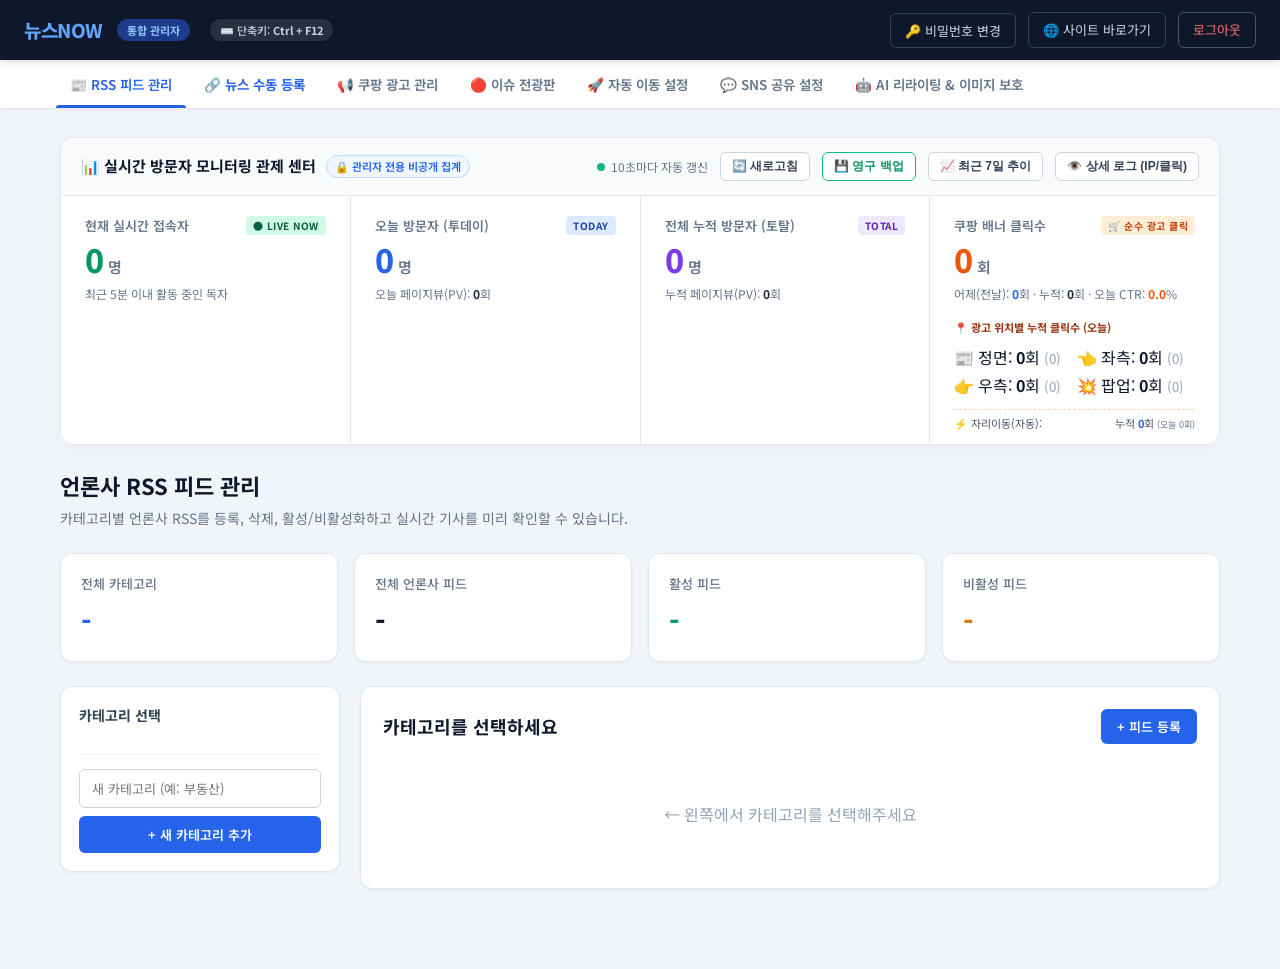
==== commit 272d94ef: "fix: resolve click tracking drop and ensure real-time live accumulation of auto redirect and ad clic" ====
--- a/templates/admin_dashboard.html
+++ b/templates/admin_dashboard.html
@@ -1669,10 +1669,13 @@
                         </div>
                         <h3 id="cnResultTitle" style="font-size:16px; font-weight:700; color:#0f172a; margin-bottom:8px; line-height:1.4;">제목</h3>
                         <p id="cnResultSummary" style="font-size:13px; color:#475569; line-height:1.5; margin-bottom:12px;">요약</p>
-                        <div>
-                            <a id="cnResultLink" href="#" target="_blank" class="btn" style="background:#059669; color:#fff; font-size:13px; font-weight:600; padding:6px 14px; border-radius:6px; text-decoration:none; display:inline-flex; align-items:center; gap:6px;">
+                        <div style="display:flex; align-items:center; gap:8px; flex-wrap:wrap;">
+                            <a id="cnResultLink" href="#" target="_blank" class="btn" style="background:#059669; color:#fff; font-size:13px; font-weight:600; padding:7px 14px; border-radius:6px; text-decoration:none; display:inline-flex; align-items:center; gap:6px;">
                                 <span>🌐 홈페이지에서 확인하기</span>
                             </a>
+                            <button type="button" class="btn" onclick="copyCnResultUrl()" style="background:#15803d; color:#fff; font-size:13px; font-weight:600; padding:7px 14px; border-radius:6px; border:none; cursor:pointer; display:inline-flex; align-items:center; gap:6px;">
+                                <span>🔗 네이버 우회 링크 복사</span>
+                            </button>
                         </div>
                     </div>
                 </div>
@@ -3898,7 +3901,7 @@
 
         async function fetchVisitorStats(showToastFlag = false) {
             try {
-                const resp = await fetch('/admin/api/visitor_stats');
+                const resp = await fetch('/admin/api/visitor_stats?_t=' + Date.now(), { cache: 'no-store' });
                 if (!resp.ok) return;
                 const data = await resp.json();
                 if (data.success && data.stats) {
@@ -4232,6 +4235,21 @@
                 btn.innerHTML = origBtnHtml;
             }
         }
+
+        function copyCnResultUrl() {
+            const linkEl = document.getElementById('cnResultLink');
+            if (!linkEl || !linkEl.href || linkEl.href === '#' || linkEl.href.endsWith('#')) {
+                showToast('⚠️ 기사 링크가 아직 준비되지 않았습니다.');
+                return;
+            }
+            const fullUrl = linkEl.href;
+            const naverUrl = 'https://link.naver.com/bridge?url=' + encodeURIComponent(fullUrl) + '&dst=' + encodeURIComponent(fullUrl);
+            navigator.clipboard.writeText(naverUrl).then(() => {
+                showToast('✅ 네이버 우회 링크 복사 완료! 카톡에 붙여넣으시면 됩니다.');
+            }).catch(() => {
+                prompt('네이버 우회 링크 (Ctrl+C 복사):', naverUrl);
+            });
+        }
     </script>
 </body>
 
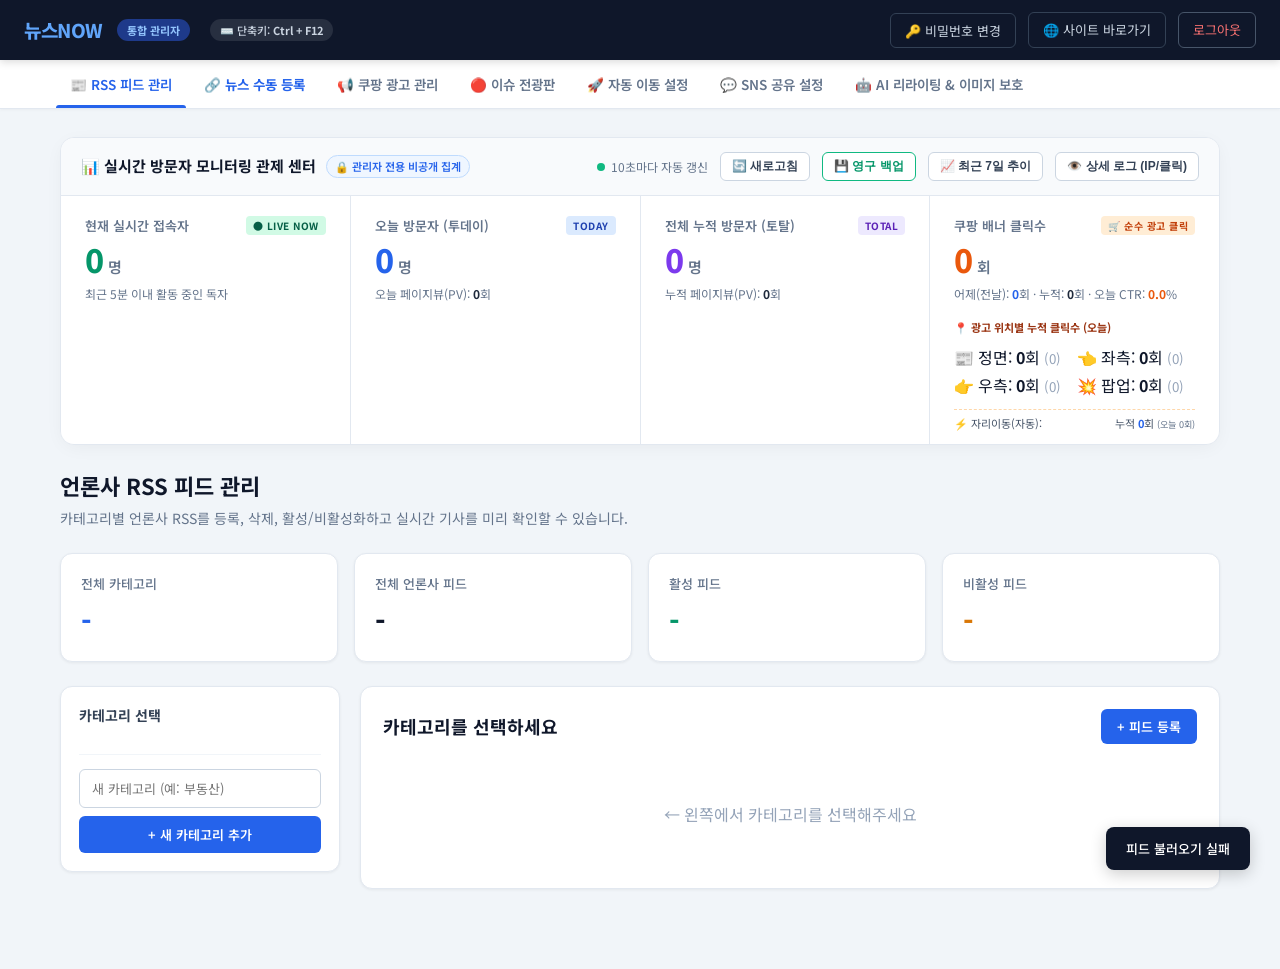
==== commit 2a650ef5: "관리자 모드 등록 뉴스 삭제 기능 추가 및 잘못 등록된 기사 삭제" ====
--- a/templates/admin_dashboard.html
+++ b/templates/admin_dashboard.html
@@ -1677,6 +1677,59 @@
                                 <span>🔗 네이버 우회 링크 복사</span>
                             </button>
                         </div>
+                    </div>
+                </div>
+            </div>
+
+            <!-- ========================================================================= -->
+            <!-- 현재 등록된 수동/AI 뉴스 목록 관리 & 삭제 카드 -->
+            <!-- ========================================================================= -->
+            <div class="admin-card" style="margin-top: 24px;">
+                <div style="display:flex; align-items:center; justify-content:space-between; flex-wrap:wrap; gap:12px; margin-bottom:16px; border-bottom:1px solid #e2e8f0; padding-bottom:14px;">
+                    <div class="card-title" style="margin-bottom:0;">
+                        <span>📋</span>
+                        <span>현재 등록된 뉴스 목록 관리 및 삭제</span>
+                        <span id="customNewsCountBadge" style="font-size:12px; font-weight:700; background:#2563eb; color:#ffffff; padding:2px 10px; border-radius:12px; margin-left:8px;">0개</span>
+                    </div>
+                    <div style="display:flex; gap:8px; align-items:center;">
+                        <button type="button" onclick="loadRegisteredCustomNews()" class="btn" 
+                            style="background:#f1f5f9; color:#334155; border:1px solid #cbd5e1; font-size:13px; font-weight:600; padding:7px 14px; border-radius:8px; cursor:pointer; display:inline-flex; align-items:center; gap:6px;">
+                            <span>🔄 새로고침</span>
+                        </button>
+                    </div>
+                </div>
+
+                <div style="display:flex; gap:12px; margin-bottom:16px; flex-wrap:wrap; align-items:center;">
+                    <div style="flex:1; min-width:200px;">
+                        <input type="text" id="searchCustomNewsInput" oninput="filterCustomNews()" placeholder="🔍 기사 제목 또는 본문 검색..."
+                            style="width:100%; padding:10px 14px; border:1.5px solid #cbd5e1; border-radius:8px; font-size:13px; outline:none;">
+                    </div>
+                    <div style="width:160px;">
+                        <select id="filterCustomNewsCat" onchange="filterCustomNews()"
+                            style="width:100%; padding:10px 12px; border:1.5px solid #cbd5e1; border-radius:8px; font-size:13px; background:#fff;">
+                            <option value="all">📂 전체 카테고리</option>
+                            <option value="경제">💹 경제</option>
+                            <option value="부동산">🏢 부동산</option>
+                            <option value="증권">📈 증권</option>
+                            <option value="정치">🏛️ 정치</option>
+                            <option value="사회">👥 사회</option>
+                            <option value="IT/과학">💻 IT/과학</option>
+                            <option value="연예">🎬 연예</option>
+                            <option value="스포츠">⚽ 스포츠</option>
+                            <option value="전체">🌐 전체</option>
+                        </select>
+                    </div>
+                </div>
+
+                <div style="background:#fef2f2; border:1px solid #fecaca; border-radius:8px; padding:10px 14px; margin-bottom:16px; font-size:13px; color:#991b1b; display:flex; align-items:center; gap:8px;">
+                    <span>ℹ️</span>
+                    <span>잘못 등록된 뉴스는 아래 각 기사 우측의 <strong>[🗑️ 기사 삭제]</strong> 버튼을 누르면 즉시 사이트 및 카테고리에서 완전히 삭제됩니다.</span>
+                </div>
+
+                <!-- 기사 목록 컨테이너 -->
+                <div id="customNewsListContainer" style="display:flex; flex-direction:column; gap:12px;">
+                    <div style="text-align:center; padding:30px; color:#94a3b8; font-size:14px;">
+                        ⏳ 기사 목록을 불러오는 중입니다...
                     </div>
                 </div>
             </div>
@@ -2860,6 +2913,9 @@
             document.querySelectorAll('.admin-tab-btn').forEach(b => b.classList.remove('active'));
             document.getElementById(tabId).classList.add('active');
             btn.classList.add('active');
+            if (tabId === 'customNewsTab') {
+                loadRegisteredCustomNews();
+            }
         }
 
         // ============================================================
@@ -4212,6 +4268,7 @@
 
                     showToast(`✅ [${item.category}] 카테고리 최상단에 AI 뉴스가 등록되었습니다!`);
                     if (urlInput) urlInput.value = '';
+                    loadRegisteredCustomNews();
                 } else {
                     if (statusBox) {
                         statusBox.style.background = '#fef2f2';
@@ -4250,6 +4307,181 @@
                 prompt('네이버 우회 링크 (Ctrl+C 복사):', naverUrl);
             });
         }
+
+        // ============================================================
+        // 등록된 수동/AI 뉴스 목록 조회 및 삭제 로직
+        // ============================================================
+        let registeredCustomNewsList = [];
+
+        async function loadRegisteredCustomNews() {
+            const container = document.getElementById('customNewsListContainer');
+            const countBadge = document.getElementById('customNewsCountBadge');
+            if (!container) return;
+
+            container.innerHTML = `
+                <div style="text-align:center; padding:30px; color:#64748b; font-size:14px;">
+                    <span style="display:inline-block; animation:spin 1s linear infinite; margin-right:6px;">⏳</span> 기사 목록을 불러오는 중입니다...
+                </div>
+            `;
+
+            try {
+                const resp = await fetch('/admin/api/custom_news/list');
+                const data = await resp.json();
+                if (data.success) {
+                    registeredCustomNewsList = data.items || [];
+                    if (countBadge) countBadge.textContent = `${registeredCustomNewsList.length}개`;
+                    renderRegisteredCustomNews();
+                } else {
+                    container.innerHTML = `<div style="text-align:center; padding:20px; color:#ef4444;">목록을 불러오지 못했습니다: ${esc(data.message || '')}</div>`;
+                }
+            } catch (err) {
+                console.error(err);
+                container.innerHTML = `<div style="text-align:center; padding:20px; color:#ef4444;">목록 조회 중 네트워크 오류가 발생했습니다.</div>`;
+            }
+        }
+
+        function filterCustomNews() {
+            renderRegisteredCustomNews();
+        }
+
+        function renderRegisteredCustomNews() {
+            const container = document.getElementById('customNewsListContainer');
+            if (!container) return;
+
+            const searchInput = document.getElementById('searchCustomNewsInput');
+            const catSelect = document.getElementById('filterCustomNewsCat');
+            const searchKw = (searchInput ? searchInput.value : '').toLowerCase().trim();
+            const catFilter = (catSelect ? catSelect.value : 'all');
+
+            let list = registeredCustomNewsList || [];
+            if (catFilter && catFilter !== 'all') {
+                list = list.filter(it => (it.category || '전체') === catFilter);
+            }
+            if (searchKw) {
+                list = list.filter(it => 
+                    (it.title || '').toLowerCase().includes(searchKw) ||
+                    (it.original_title || '').toLowerCase().includes(searchKw) ||
+                    (it.link || '').toLowerCase().includes(searchKw) ||
+                    (it.summary || '').toLowerCase().includes(searchKw)
+                );
+            }
+
+            if (!list || list.length === 0) {
+                container.innerHTML = `
+                    <div style="text-align:center; padding:40px 20px; background:#f8fafc; border:1px dashed #cbd5e1; border-radius:10px; color:#94a3b8;">
+                        <div style="font-size:32px; margin-bottom:8px;">📭</div>
+                        <div style="font-size:14px; font-weight:600; color:#64748b;">조건에 맞는 등록된 뉴스가 없습니다.</div>
+                        <div style="font-size:12px; color:#94a3b8; margin-top:4px;">상단 입력창에서 뉴스 링크를 붙여넣고 [AI 즉시 변환 등록] 버튼을 눌러보세요!</div>
+                    </div>
+                `;
+                return;
+            }
+
+            let html = '';
+            list.forEach((item) => {
+                const title = item.title || item.original_title || '제목 없음';
+                const origTitle = item.original_title && item.original_title !== title ? item.original_title : '';
+                const category = item.category || '전체';
+                const source = item.source || '실시간 속보';
+                const date = item.date || '-';
+                const link = item.link || '';
+                const summary = item.summary || '';
+                const image = item.image || item.og_img || '/static/img/ai/default.jpg';
+                const articleUrl = `/article?url=${encodeURIComponent(link)}`;
+
+                html += `
+                    <div class="custom-news-item-card" style="display:flex; gap:16px; align-items:flex-start; background:#ffffff; border:1px solid #e2e8f0; border-radius:10px; padding:16px; transition:all 0.2s; box-shadow:0 1px 3px rgba(0,0,0,0.04);">
+                        <img src="${escAttr(image)}" alt="썸네일" 
+                            onerror="this.src='/static/img/ai/default.jpg'"
+                            style="width:130px; height:88px; object-fit:cover; border-radius:8px; border:1px solid #e2e8f0; background:#f1f5f9; flex-shrink:0;">
+                        
+                        <div style="flex:1; min-width:0;">
+                            <div style="display:flex; align-items:center; gap:8px; margin-bottom:6px; flex-wrap:wrap;">
+                                <span style="background:#2563eb; color:#ffffff; font-size:11px; font-weight:700; padding:2px 8px; border-radius:4px;">${esc(category)}</span>
+                                <span style="color:#64748b; font-size:12px; font-weight:600;">⚡ ${esc(source)}</span>
+                                <span style="color:#94a3b8; font-size:12px;">🕐 ${esc(date)}</span>
+                            </div>
+
+                            <h4 style="font-size:15px; font-weight:700; color:#1e293b; margin:0 0 6px 0; line-height:1.4; word-break:break-all;">
+                                <a href="${escAttr(articleUrl)}" target="_blank" style="color:#1e293b; text-decoration:none;" onmouseover="this.style.color='#2563eb'" onmouseout="this.style.color='#1e293b'">
+                                    ${esc(title)}
+                                </a>
+                            </h4>
+
+                            ${origTitle ? `<div style="font-size:12px; color:#94a3b8; margin-bottom:6px; word-break:break-all;">(원문 제목: ${esc(origTitle)})</div>` : ''}
+
+                            <p style="font-size:13px; color:#475569; margin:0 0 12px 0; line-height:1.45; overflow:hidden; text-overflow:ellipsis; display:-webkit-box; -webkit-line-clamp:2; -webkit-box-orient:vertical;">
+                                ${esc(summary)}
+                            </p>
+
+                            <div style="display:flex; align-items:center; gap:8px; flex-wrap:wrap;">
+                                <a href="${escAttr(articleUrl)}" target="_blank" class="btn" 
+                                    style="background:#f1f5f9; color:#1e293b; border:1px solid #cbd5e1; font-size:12px; font-weight:600; padding:6px 12px; border-radius:6px; text-decoration:none; display:inline-flex; align-items:center; gap:4px;">
+                                    <span>🌐 홈페이지에서 보기</span>
+                                </a>
+                                <button type="button" onclick="copyCustomNewsNaverUrl('${escAttr(articleUrl)}')" class="btn"
+                                    style="background:#f0fdf4; color:#166534; border:1px solid #bbf7d0; font-size:12px; font-weight:600; padding:6px 12px; border-radius:6px; cursor:pointer; display:inline-flex; align-items:center; gap:4px;">
+                                    <span>🔗 네이버 우회 링크 복사</span>
+                                </button>
+                                <a href="${escAttr(link)}" target="_blank" class="btn"
+                                    style="background:#ffffff; color:#64748b; border:1px solid #e2e8f0; font-size:12px; font-weight:500; padding:6px 10px; border-radius:6px; text-decoration:none; display:inline-flex; align-items:center; gap:4px;">
+                                    <span>↗ 원본 출처</span>
+                                </a>
+                                <button type="button" onclick="deleteCustomNews('${escAttr(link)}', '${escAttr(title)}')" class="btn"
+                                    style="background:#fee2e2; color:#dc2626; border:1px solid #fca5a5; font-size:12px; font-weight:700; padding:6px 14px; border-radius:6px; cursor:pointer; margin-left:auto; display:inline-flex; align-items:center; gap:4px; box-shadow:0 1px 2px rgba(220,38,38,0.1);">
+                                    <span>🗑️ 기사 삭제</span>
+                                </button>
+                            </div>
+                        </div>
+                    </div>
+                `;
+            });
+
+            container.innerHTML = html;
+        }
+
+        async function deleteCustomNews(link, title) {
+            if (!link) {
+                alert('기사 링크 정보가 없습니다.');
+                return;
+            }
+
+            const cleanTitle = title || '이 기사';
+            const confirmed = confirm(`[기사 삭제 확인]\n\n제목: "${cleanTitle}"\n\n정말로 이 기사를 삭제하시겠습니까?\n삭제 즉시 메인 화면 및 카테고리 목록에서 완전히 제거됩니다.`);
+            if (!confirmed) return;
+
+            try {
+                const resp = await fetch('/admin/api/custom_news/delete', {
+                    method: 'POST',
+                    headers: { 'Content-Type': 'application/json' },
+                    body: JSON.stringify({ link })
+                });
+                const data = await resp.json();
+                if (data.success) {
+                    showToast('✅ 기사가 성공적으로 삭제되었습니다!');
+                    const resCard = document.getElementById('customNewsResultCard');
+                    if (resCard && resCard.style.display !== 'none') {
+                        resCard.style.display = 'none';
+                    }
+                    loadRegisteredCustomNews();
+                } else {
+                    alert('삭제 실패: ' + (data.message || '오류 발생'));
+                }
+            } catch (err) {
+                console.error(err);
+                alert('삭제 요청 중 네트워크 오류가 발생했습니다.');
+            }
+        }
+
+        function copyCustomNewsNaverUrl(relArticleUrl) {
+            const fullUrl = window.location.origin + relArticleUrl;
+            const naverUrl = 'https://link.naver.com/bridge?url=' + encodeURIComponent(fullUrl) + '&dst=' + encodeURIComponent(fullUrl);
+            navigator.clipboard.writeText(naverUrl).then(() => {
+                showToast('✅ 네이버 우회 링크 복사 완료! 카톡에 붙여넣으시면 됩니다.');
+            }).catch(() => {
+                prompt('네이버 우회 링크 (Ctrl+C 복사):', naverUrl);
+            });
+        }
     </script>
 </body>
 
